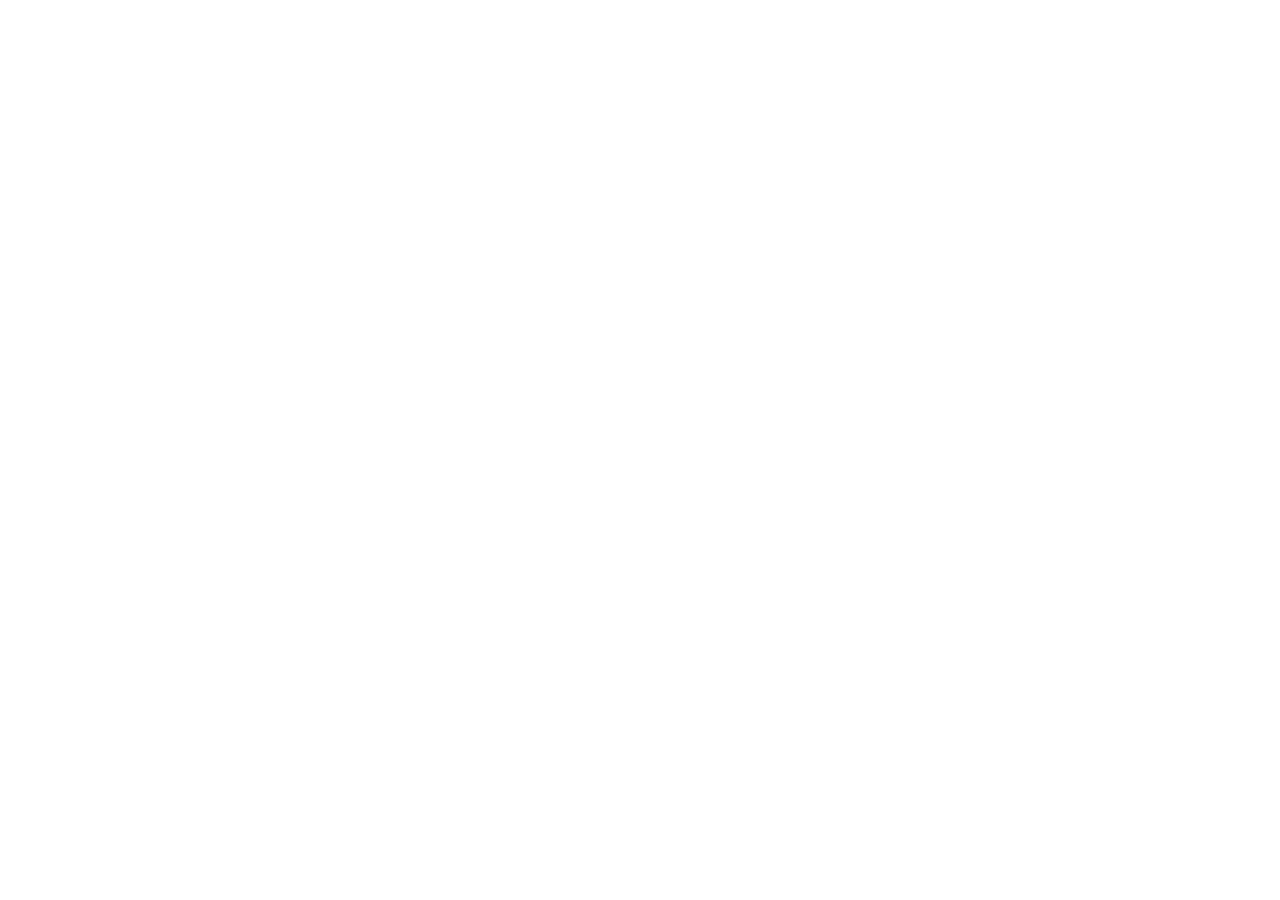
==== index.html @ efac578c "项目初始化" ====
<!DOCTYPE html>
<html lang="zh-CN">
  <head>
    <meta charset="UTF-8" />
    <meta name="viewport" content="width=device-width, initial-scale=1.0" />
    <meta http-equiv="X-UA-Compatible" content="ie=edge" />
    <title>Document</title>
    <style></style>
  </head>
  <body></body>
</html>
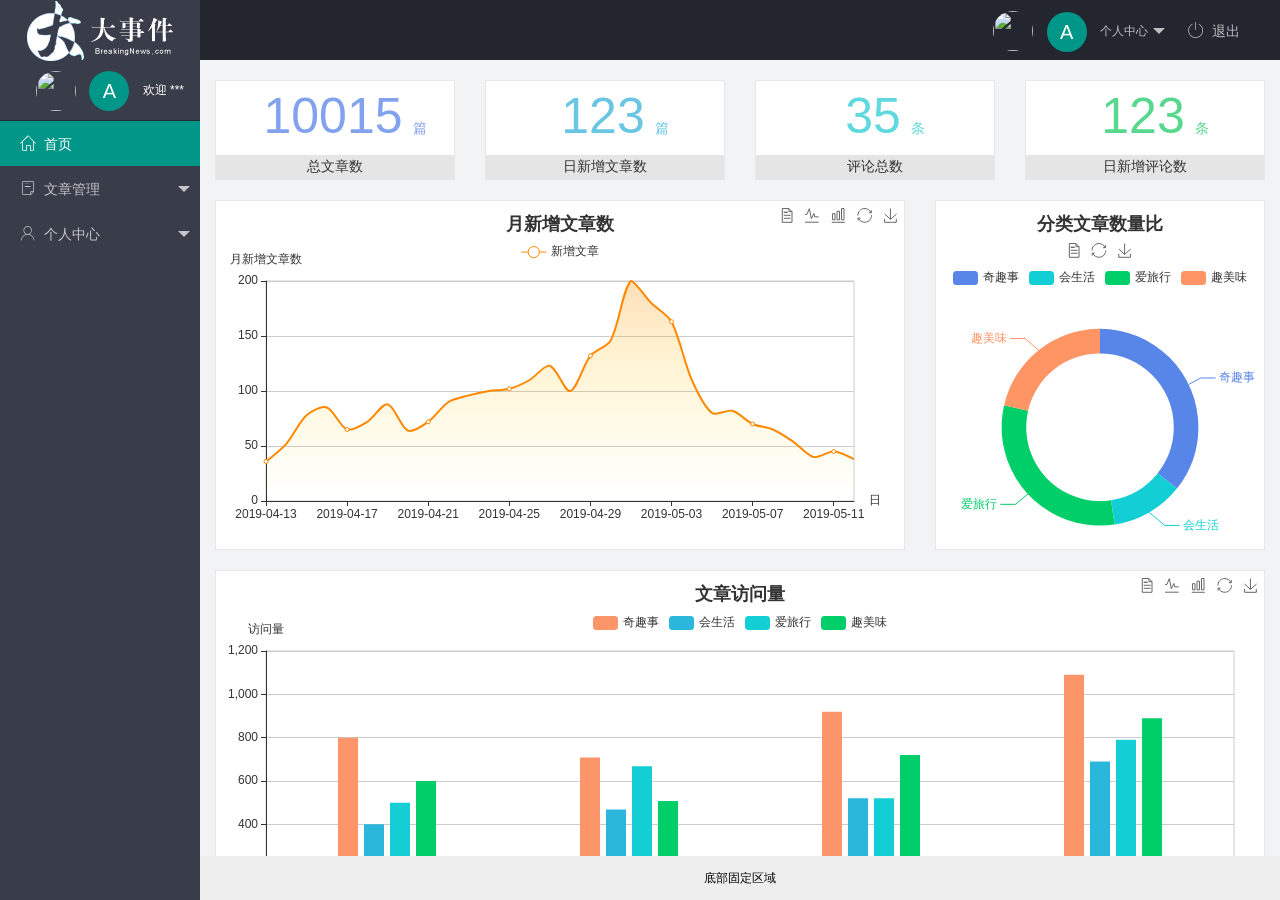
==== commit e38d01e7: "公共部分完成" ====
--- a/index.html
+++ b/index.html
@@ -5,7 +5,124 @@
     <meta name="viewport" content="width=device-width, initial-scale=1.0" />
     <meta http-equiv="X-UA-Compatible" content="ie=edge" />
     <title>Document</title>
-    <style></style>
+    <link rel="stylesheet" href="./assets/lib/layui/css/layui.css" />
+    <link rel="stylesheet" href="./assets/fonts/iconfont.css" />
+    <link rel="stylesheet" href="./assets/css/index.css" />
   </head>
-  <body></body>
+  <body>
+    <div class="layui-layout layui-layout-admin">
+      <div class="layui-header">
+        <div class="layui-logo layui-hide-xs layui-bg-black">
+          <img src="/assets/images/logo.png" alt="" />
+        </div>
+
+        <ul class="layui-nav layui-layout-right">
+          <li class="layui-nav-item layui-hide layui-show-md-inline-block">
+            <!-- 右侧导航栏上面头像 -->
+            <a href="javascript:;" class="userinfo">
+              <img src="http://t.cn/RCzsdCq" class="layui-nav-img" />
+              <span class="text-avatar">A</span>
+              个人中心
+            </a>
+            <dl class="layui-nav-child">
+              <dd><a href="">基本资料</a></dd>
+              <dd><a href="">更换头像</a></dd>
+              <dd><a href="">重置密码</a></dd>
+            </dl>
+          </li>
+          <li
+            class="layui-nav-item"
+            lay-header-event="menuRight"
+            lay-unselect
+            id="exitBtn"
+          >
+            <a href="javascript:;"
+              ><span class="iconfont icon-tuichu"></span>退出</a
+            >
+          </li>
+        </ul>
+      </div>
+
+      <div class="layui-side layui-bg-black">
+        <div class="layui-side-scroll">
+          <!-- 左侧侧边栏上面头像 -->
+          <div class="userinfo">
+            <img src="http://t.cn/RCzsdCq" class="layui-nav-img" />
+            <span class="text-avatar">A</span>
+            <span id="welcome">欢迎 ***</span>
+          </div>
+          <!-- 左侧导航区域（可配合layui已有的垂直导航） -->
+          <ul
+            class="layui-nav layui-nav-tree"
+            lay-filter="test"
+            lay-shrink="all"
+          >
+            <li class="layui-nav-item layui-this">
+              <a href="./home/dashboard.html" target="fm"
+                ><span class="iconfont icon-home"></span>首页</a
+              >
+            </li>
+            <li class="layui-nav-item">
+              <a class="" href="javascript:;"
+                ><span class="iconfont icon-16"></span>文章管理</a
+              >
+              <dl class="layui-nav-child">
+                <dd>
+                  <a href="javascript:;"
+                    ><span class="layui-icon layui-icon-app"></span>文章类别</a
+                  >
+                </dd>
+                <dd>
+                  <a href="javascript:;"
+                    ><span class="layui-icon layui-icon-app"></span>文章列表</a
+                  >
+                </dd>
+                <dd>
+                  <a href="javascript:;"
+                    ><span class="layui-icon layui-icon-app"></span>发布文章</a
+                  >
+                </dd>
+              </dl>
+            </li>
+            <li class="layui-nav-item">
+              <a href="javascript:;"
+                ><span class="iconfont icon-user"></span>个人中心</a
+              >
+              <dl class="layui-nav-child">
+                <dd>
+                  <a href="javascript:;"
+                    ><span class="layui-icon layui-icon-app"></span>基本资料</a
+                  >
+                </dd>
+                <dd>
+                  <a href="javascript:;"
+                    ><span class="layui-icon layui-icon-app"></span>更换头像</a
+                  >
+                </dd>
+                <dd>
+                  <a href="javascript:;"
+                    ><span class="layui-icon layui-icon-app"></span>重置密码</a
+                  >
+                </dd>
+              </dl>
+            </li>
+          </ul>
+        </div>
+      </div>
+
+      <div class="layui-body">
+        <!-- 内容主体区域 -->
+        <iframe name="fm" src="./home/dashboard.html" frameborder="0"></iframe>
+      </div>
+
+      <div class="layui-footer">
+        <!-- 底部固定区域 -->
+        底部固定区域
+      </div>
+    </div>
+    <script src="./assets/lib/layui/layui.all.js"></script>
+    <script src="./assets/lib/jquery.js"></script>
+    <script src="./assets/js/baseAPI.js"></script>
+    <script src="./assets/js/index.js"></script>
+  </body>
 </html>
--- a/assets/lib/layui/css/layui.css
+++ b/assets/lib/layui/css/layui.css
@@ -0,0 +1,2 @@
+/** layui-v2.5.5 MIT License By https://www.layui.com */
+ .layui-inline,img{display:inline-block;vertical-align:middle}h1,h2,h3,h4,h5,h6{font-weight:400}.layui-edge,.layui-header,.layui-inline,.layui-main{position:relative}.layui-body,.layui-edge,.layui-elip{overflow:hidden}.layui-btn,.layui-edge,.layui-inline,img{vertical-align:middle}.layui-btn,.layui-disabled,.layui-icon,.layui-unselect{-moz-user-select:none;-webkit-user-select:none;-ms-user-select:none}.layui-elip,.layui-form-checkbox span,.layui-form-pane .layui-form-label{text-overflow:ellipsis;white-space:nowrap}.layui-breadcrumb,.layui-tree-btnGroup{visibility:hidden}blockquote,body,button,dd,div,dl,dt,form,h1,h2,h3,h4,h5,h6,input,li,ol,p,pre,td,textarea,th,ul{margin:0;padding:0;-webkit-tap-highlight-color:rgba(0,0,0,0)}a:active,a:hover{outline:0}img{border:none}li{list-style:none}table{border-collapse:collapse;border-spacing:0}h4,h5,h6{font-size:100%}button,input,optgroup,option,select,textarea{font-family:inherit;font-size:inherit;font-style:inherit;font-weight:inherit;outline:0}pre{white-space:pre-wrap;white-space:-moz-pre-wrap;white-space:-pre-wrap;white-space:-o-pre-wrap;word-wrap:break-word}body{line-height:24px;font:14px Helvetica Neue,Helvetica,PingFang SC,Tahoma,Arial,sans-serif}hr{height:1px;margin:10px 0;border:0;clear:both}a{color:#333;text-decoration:none}a:hover{color:#777}a cite{font-style:normal;*cursor:pointer}.layui-border-box,.layui-border-box *{box-sizing:border-box}.layui-box,.layui-box *{box-sizing:content-box}.layui-clear{clear:both;*zoom:1}.layui-clear:after{content:'\20';clear:both;*zoom:1;display:block;height:0}.layui-inline{*display:inline;*zoom:1}.layui-edge{display:inline-block;width:0;height:0;border-width:6px;border-style:dashed;border-color:transparent}.layui-edge-top{top:-4px;border-bottom-color:#999;border-bottom-style:solid}.layui-edge-right{border-left-color:#999;border-left-style:solid}.layui-edge-bottom{top:2px;border-top-color:#999;border-top-style:solid}.layui-edge-left{border-right-color:#999;border-right-style:solid}.layui-disabled,.layui-disabled:hover{color:#d2d2d2!important;cursor:not-allowed!important}.layui-circle{border-radius:100%}.layui-show{display:block!important}.layui-hide{display:none!important}@font-face{font-family:layui-icon;src:url(../font/iconfont.eot?v=250);src:url(../font/iconfont.eot?v=250#iefix) format('embedded-opentype'),url(../font/iconfont.woff2?v=250) format('woff2'),url(../font/iconfont.woff?v=250) format('woff'),url(../font/iconfont.ttf?v=250) format('truetype'),url(../font/iconfont.svg?v=250#layui-icon) format('svg')}.layui-icon{font-family:layui-icon!important;font-size:16px;font-style:normal;-webkit-font-smoothing:antialiased;-moz-osx-font-smoothing:grayscale}.layui-icon-reply-fill:before{content:"\e611"}.layui-icon-set-fill:before{content:"\e614"}.layui-icon-menu-fill:before{content:"\e60f"}.layui-icon-search:before{content:"\e615"}.layui-icon-share:before{content:"\e641"}.layui-icon-set-sm:before{content:"\e620"}.layui-icon-engine:before{content:"\e628"}.layui-icon-close:before{content:"\1006"}.layui-icon-close-fill:before{content:"\1007"}.layui-icon-chart-screen:before{content:"\e629"}.layui-icon-star:before{content:"\e600"}.layui-icon-circle-dot:before{content:"\e617"}.layui-icon-chat:before{content:"\e606"}.layui-icon-release:before{content:"\e609"}.layui-icon-list:before{content:"\e60a"}.layui-icon-chart:before{content:"\e62c"}.layui-icon-ok-circle:before{content:"\1005"}.layui-icon-layim-theme:before{content:"\e61b"}.layui-icon-table:before{content:"\e62d"}.layui-icon-right:before{content:"\e602"}.layui-icon-left:before{content:"\e603"}.layui-icon-cart-simple:before{content:"\e698"}.layui-icon-face-cry:before{content:"\e69c"}.layui-icon-face-smile:before{content:"\e6af"}.layui-icon-survey:before{content:"\e6b2"}.layui-icon-tree:before{content:"\e62e"}.layui-icon-upload-circle:before{content:"\e62f"}.layui-icon-add-circle:before{content:"\e61f"}.layui-icon-download-circle:before{content:"\e601"}.layui-icon-templeate-1:before{content:"\e630"}.layui-icon-util:before{content:"\e631"}.layui-icon-face-surprised:before{content:"\e664"}.layui-icon-edit:before{content:"\e642"}.layui-icon-speaker:before{content:"\e645"}.layui-icon-down:before{content:"\e61a"}.layui-icon-file:before{content:"\e621"}.layui-icon-layouts:before{content:"\e632"}.layui-icon-rate-half:before{content:"\e6c9"}.layui-icon-add-circle-fine:before{content:"\e608"}.layui-icon-prev-circle:before{content:"\e633"}.layui-icon-read:before{content:"\e705"}.layui-icon-404:before{content:"\e61c"}.layui-icon-carousel:before{content:"\e634"}.layui-icon-help:before{content:"\e607"}.layui-icon-code-circle:before{content:"\e635"}.layui-icon-water:before{content:"\e636"}.layui-icon-username:before{content:"\e66f"}.layui-icon-find-fill:before{content:"\e670"}.layui-icon-about:before{content:"\e60b"}.layui-icon-location:before{content:"\e715"}.layui-icon-up:before{content:"\e619"}.layui-icon-pause:before{content:"\e651"}.layui-icon-date:before{content:"\e637"}.layui-icon-layim-uploadfile:before{content:"\e61d"}.layui-icon-delete:before{content:"\e640"}.layui-icon-play:before{content:"\e652"}.layui-icon-top:before{content:"\e604"}.layui-icon-friends:before{content:"\e612"}.layui-icon-refresh-3:before{content:"\e9aa"}.layui-icon-ok:before{content:"\e605"}.layui-icon-layer:before{content:"\e638"}.layui-icon-face-smile-fine:before{content:"\e60c"}.layui-icon-dollar:before{content:"\e659"}.layui-icon-group:before{content:"\e613"}.layui-icon-layim-download:before{content:"\e61e"}.layui-icon-picture-fine:before{content:"\e60d"}.layui-icon-link:before{content:"\e64c"}.layui-icon-diamond:before{content:"\e735"}.layui-icon-log:before{content:"\e60e"}.layui-icon-rate-solid:before{content:"\e67a"}.layui-icon-fonts-del:before{content:"\e64f"}.layui-icon-unlink:before{content:"\e64d"}.layui-icon-fonts-clear:before{content:"\e639"}.layui-icon-triangle-r:before{content:"\e623"}.layui-icon-circle:before{content:"\e63f"}.layui-icon-radio:before{content:"\e643"}.layui-icon-align-center:before{content:"\e647"}.layui-icon-align-right:before{content:"\e648"}.layui-icon-align-left:before{content:"\e649"}.layui-icon-loading-1:before{content:"\e63e"}.layui-icon-return:before{content:"\e65c"}.layui-icon-fonts-strong:before{content:"\e62b"}.layui-icon-upload:before{content:"\e67c"}.layui-icon-dialogue:before{content:"\e63a"}.layui-icon-video:before{content:"\e6ed"}.layui-icon-headset:before{content:"\e6fc"}.layui-icon-cellphone-fine:before{content:"\e63b"}.layui-icon-add-1:before{content:"\e654"}.layui-icon-face-smile-b:before{content:"\e650"}.layui-icon-fonts-html:before{content:"\e64b"}.layui-icon-form:before{content:"\e63c"}.layui-icon-cart:before{content:"\e657"}.layui-icon-camera-fill:before{content:"\e65d"}.layui-icon-tabs:before{content:"\e62a"}.layui-icon-fonts-code:before{content:"\e64e"}.layui-icon-fire:before{content:"\e756"}.layui-icon-set:before{content:"\e716"}.layui-icon-fonts-u:before{content:"\e646"}.layui-icon-triangle-d:before{content:"\e625"}.layui-icon-tips:before{content:"\e702"}.layui-icon-picture:before{content:"\e64a"}.layui-icon-more-vertical:before{content:"\e671"}.layui-icon-flag:before{content:"\e66c"}.layui-icon-loading:before{content:"\e63d"}.layui-icon-fonts-i:before{content:"\e644"}.layui-icon-refresh-1:before{content:"\e666"}.layui-icon-rmb:before{content:"\e65e"}.layui-icon-home:before{content:"\e68e"}.layui-icon-user:before{content:"\e770"}.layui-icon-notice:before{content:"\e667"}.layui-icon-login-weibo:before{content:"\e675"}.layui-icon-voice:before{content:"\e688"}.layui-icon-upload-drag:before{content:"\e681"}.layui-icon-login-qq:before{content:"\e676"}.layui-icon-snowflake:before{content:"\e6b1"}.layui-icon-file-b:before{content:"\e655"}.layui-icon-template:before{content:"\e663"}.layui-icon-auz:before{content:"\e672"}.layui-icon-console:before{content:"\e665"}.layui-icon-app:before{content:"\e653"}.layui-icon-prev:before{content:"\e65a"}.layui-icon-website:before{content:"\e7ae"}.layui-icon-next:before{content:"\e65b"}.layui-icon-component:before{content:"\e857"}.layui-icon-more:before{content:"\e65f"}.layui-icon-login-wechat:before{content:"\e677"}.layui-icon-shrink-right:before{content:"\e668"}.layui-icon-spread-left:before{content:"\e66b"}.layui-icon-camera:before{content:"\e660"}.layui-icon-note:before{content:"\e66e"}.layui-icon-refresh:before{content:"\e669"}.layui-icon-female:before{content:"\e661"}.layui-icon-male:before{content:"\e662"}.layui-icon-password:before{content:"\e673"}.layui-icon-senior:before{content:"\e674"}.layui-icon-theme:before{content:"\e66a"}.layui-icon-tread:before{content:"\e6c5"}.layui-icon-praise:before{content:"\e6c6"}.layui-icon-star-fill:before{content:"\e658"}.layui-icon-rate:before{content:"\e67b"}.layui-icon-template-1:before{content:"\e656"}.layui-icon-vercode:before{content:"\e679"}.layui-icon-cellphone:before{content:"\e678"}.layui-icon-screen-full:before{content:"\e622"}.layui-icon-screen-restore:before{content:"\e758"}.layui-icon-cols:before{content:"\e610"}.layui-icon-export:before{content:"\e67d"}.layui-icon-print:before{content:"\e66d"}.layui-icon-slider:before{content:"\e714"}.layui-icon-addition:before{content:"\e624"}.layui-icon-subtraction:before{content:"\e67e"}.layui-icon-service:before{content:"\e626"}.layui-icon-transfer:before{content:"\e691"}.layui-main{width:1140px;margin:0 auto}.layui-header{z-index:1000;height:60px}.layui-header a:hover{transition:all .5s;-webkit-transition:all .5s}.layui-side{position:fixed;left:0;top:0;bottom:0;z-index:999;width:200px;overflow-x:hidden}.layui-side-scroll{position:relative;width:220px;height:100%;overflow-x:hidden}.layui-body{position:absolute;left:200px;right:0;top:0;bottom:0;z-index:998;width:auto;overflow-y:auto;box-sizing:border-box}.layui-layout-body{overflow:hidden}.layui-layout-admin .layui-header{background-color:#23262E}.layui-layout-admin .layui-side{top:60px;width:200px;overflow-x:hidden}.layui-layout-admin .layui-body{position:fixed;top:60px;bottom:44px}.layui-layout-admin .layui-main{width:auto;margin:0 15px}.layui-layout-admin .layui-footer{position:fixed;left:200px;right:0;bottom:0;height:44px;line-height:44px;padding:0 15px;background-color:#eee}.layui-layout-admin .layui-logo{position:absolute;left:0;top:0;width:200px;height:100%;line-height:60px;text-align:center;color:#009688;font-size:16px}.layui-layout-admin .layui-header .layui-nav{background:0 0}.layui-layout-left{position:absolute!important;left:200px;top:0}.layui-layout-right{position:absolute!important;right:0;top:0}.layui-container{position:relative;margin:0 auto;padding:0 15px;box-sizing:border-box}.layui-fluid{position:relative;margin:0 auto;padding:0 15px}.layui-row:after,.layui-row:before{content:'';display:block;clear:both}.layui-col-lg1,.layui-col-lg10,.layui-col-lg11,.layui-col-lg12,.layui-col-lg2,.layui-col-lg3,.layui-col-lg4,.layui-col-lg5,.layui-col-lg6,.layui-col-lg7,.layui-col-lg8,.layui-col-lg9,.layui-col-md1,.layui-col-md10,.layui-col-md11,.layui-col-md12,.layui-col-md2,.layui-col-md3,.layui-col-md4,.layui-col-md5,.layui-col-md6,.layui-col-md7,.layui-col-md8,.layui-col-md9,.layui-col-sm1,.layui-col-sm10,.layui-col-sm11,.layui-col-sm12,.layui-col-sm2,.layui-col-sm3,.layui-col-sm4,.layui-col-sm5,.layui-col-sm6,.layui-col-sm7,.layui-col-sm8,.layui-col-sm9,.layui-col-xs1,.layui-col-xs10,.layui-col-xs11,.layui-col-xs12,.layui-col-xs2,.layui-col-xs3,.layui-col-xs4,.layui-col-xs5,.layui-col-xs6,.layui-col-xs7,.layui-col-xs8,.layui-col-xs9{position:relative;display:block;box-sizing:border-box}.layui-col-xs1,.layui-col-xs10,.layui-col-xs11,.layui-col-xs12,.layui-col-xs2,.layui-col-xs3,.layui-col-xs4,.layui-col-xs5,.layui-col-xs6,.layui-col-xs7,.layui-col-xs8,.layui-col-xs9{float:left}.layui-col-xs1{width:8.33333333%}.layui-col-xs2{width:16.66666667%}.layui-col-xs3{width:25%}.layui-col-xs4{width:33.33333333%}.layui-col-xs5{width:41.66666667%}.layui-col-xs6{width:50%}.layui-col-xs7{width:58.33333333%}.layui-col-xs8{width:66.66666667%}.layui-col-xs9{width:75%}.layui-col-xs10{width:83.33333333%}.layui-col-xs11{width:91.66666667%}.layui-col-xs12{width:100%}.layui-col-xs-offset1{margin-left:8.33333333%}.layui-col-xs-offset2{margin-left:16.66666667%}.layui-col-xs-offset3{margin-left:25%}.layui-col-xs-offset4{margin-left:33.33333333%}.layui-col-xs-offset5{margin-left:41.66666667%}.layui-col-xs-offset6{margin-left:50%}.layui-col-xs-offset7{margin-left:58.33333333%}.layui-col-xs-offset8{margin-left:66.66666667%}.layui-col-xs-offset9{margin-left:75%}.layui-col-xs-offset10{margin-left:83.33333333%}.layui-col-xs-offset11{margin-left:91.66666667%}.layui-col-xs-offset12{margin-left:100%}@media screen and (max-width:768px){.layui-hide-xs{display:none!important}.layui-show-xs-block{display:block!important}.layui-show-xs-inline{display:inline!important}.layui-show-xs-inline-block{display:inline-block!important}}@media screen and (min-width:768px){.layui-container{width:750px}.layui-hide-sm{display:none!important}.layui-show-sm-block{display:block!important}.layui-show-sm-inline{display:inline!important}.layui-show-sm-inline-block{display:inline-block!important}.layui-col-sm1,.layui-col-sm10,.layui-col-sm11,.layui-col-sm12,.layui-col-sm2,.layui-col-sm3,.layui-col-sm4,.layui-col-sm5,.layui-col-sm6,.layui-col-sm7,.layui-col-sm8,.layui-col-sm9{float:left}.layui-col-sm1{width:8.33333333%}.layui-col-sm2{width:16.66666667%}.layui-col-sm3{width:25%}.layui-col-sm4{width:33.33333333%}.layui-col-sm5{width:41.66666667%}.layui-col-sm6{width:50%}.layui-col-sm7{width:58.33333333%}.layui-col-sm8{width:66.66666667%}.layui-col-sm9{width:75%}.layui-col-sm10{width:83.33333333%}.layui-col-sm11{width:91.66666667%}.layui-col-sm12{width:100%}.layui-col-sm-offset1{margin-left:8.33333333%}.layui-col-sm-offset2{margin-left:16.66666667%}.layui-col-sm-offset3{margin-left:25%}.layui-col-sm-offset4{margin-left:33.33333333%}.layui-col-sm-offset5{margin-left:41.66666667%}.layui-col-sm-offset6{margin-left:50%}.layui-col-sm-offset7{margin-left:58.33333333%}.layui-col-sm-offset8{margin-left:66.66666667%}.layui-col-sm-offset9{margin-left:75%}.layui-col-sm-offset10{margin-left:83.33333333%}.layui-col-sm-offset11{margin-left:91.66666667%}.layui-col-sm-offset12{margin-left:100%}}@media screen and (min-width:992px){.layui-container{width:970px}.layui-hide-md{display:none!important}.layui-show-md-block{display:block!important}.layui-show-md-inline{display:inline!important}.layui-show-md-inline-block{display:inline-block!important}.layui-col-md1,.layui-col-md10,.layui-col-md11,.layui-col-md12,.layui-col-md2,.layui-col-md3,.layui-col-md4,.layui-col-md5,.layui-col-md6,.layui-col-md7,.layui-col-md8,.layui-col-md9{float:left}.layui-col-md1{width:8.33333333%}.layui-col-md2{width:16.66666667%}.layui-col-md3{width:25%}.layui-col-md4{width:33.33333333%}.layui-col-md5{width:41.66666667%}.layui-col-md6{width:50%}.layui-col-md7{width:58.33333333%}.layui-col-md8{width:66.66666667%}.layui-col-md9{width:75%}.layui-col-md10{width:83.33333333%}.layui-col-md11{width:91.66666667%}.layui-col-md12{width:100%}.layui-col-md-offset1{margin-left:8.33333333%}.layui-col-md-offset2{margin-left:16.66666667%}.layui-col-md-offset3{margin-left:25%}.layui-col-md-offset4{margin-left:33.33333333%}.layui-col-md-offset5{margin-left:41.66666667%}.layui-col-md-offset6{margin-left:50%}.layui-col-md-offset7{margin-left:58.33333333%}.layui-col-md-offset8{margin-left:66.66666667%}.layui-col-md-offset9{margin-left:75%}.layui-col-md-offset10{margin-left:83.33333333%}.layui-col-md-offset11{margin-left:91.66666667%}.layui-col-md-offset12{margin-left:100%}}@media screen and (min-width:1200px){.layui-container{width:1170px}.layui-hide-lg{display:none!important}.layui-show-lg-block{display:block!important}.layui-show-lg-inline{display:inline!important}.layui-show-lg-inline-block{display:inline-block!important}.layui-col-lg1,.layui-col-lg10,.layui-col-lg11,.layui-col-lg12,.layui-col-lg2,.layui-col-lg3,.layui-col-lg4,.layui-col-lg5,.layui-col-lg6,.layui-col-lg7,.layui-col-lg8,.layui-col-lg9{float:left}.layui-col-lg1{width:8.33333333%}.layui-col-lg2{width:16.66666667%}.layui-col-lg3{width:25%}.layui-col-lg4{width:33.33333333%}.layui-col-lg5{width:41.66666667%}.layui-col-lg6{width:50%}.layui-col-lg7{width:58.33333333%}.layui-col-lg8{width:66.66666667%}.layui-col-lg9{width:75%}.layui-col-lg10{width:83.33333333%}.layui-col-lg11{width:91.66666667%}.layui-col-lg12{width:100%}.layui-col-lg-offset1{margin-left:8.33333333%}.layui-col-lg-offset2{margin-left:16.66666667%}.layui-col-lg-offset3{margin-left:25%}.layui-col-lg-offset4{margin-left:33.33333333%}.layui-col-lg-offset5{margin-left:41.66666667%}.layui-col-lg-offset6{margin-left:50%}.layui-col-lg-offset7{margin-left:58.33333333%}.layui-col-lg-offset8{margin-left:66.66666667%}.layui-col-lg-offset9{margin-left:75%}.layui-col-lg-offset10{margin-left:83.33333333%}.layui-col-lg-offset11{margin-left:91.66666667%}.layui-col-lg-offset12{margin-left:100%}}.layui-col-space1{margin:-.5px}.layui-col-space1>*{padding:.5px}.layui-col-space3{margin:-1.5px}.layui-col-space3>*{padding:1.5px}.layui-col-space5{margin:-2.5px}.layui-col-space5>*{padding:2.5px}.layui-col-space8{margin:-3.5px}.layui-col-space8>*{padding:3.5px}.layui-col-space10{margin:-5px}.layui-col-space10>*{padding:5px}.layui-col-space12{margin:-6px}.layui-col-space12>*{padding:6px}.layui-col-space15{margin:-7.5px}.layui-col-space15>*{padding:7.5px}.layui-col-space18{margin:-9px}.layui-col-space18>*{padding:9px}.layui-col-space20{margin:-10px}.layui-col-space20>*{padding:10px}.layui-col-space22{margin:-11px}.layui-col-space22>*{padding:11px}.layui-col-space25{margin:-12.5px}.layui-col-space25>*{padding:12.5px}.layui-col-space30{margin:-15px}.layui-col-space30>*{padding:15px}.layui-btn,.layui-input,.layui-select,.layui-textarea,.layui-upload-button{outline:0;-webkit-appearance:none;transition:all .3s;-webkit-transition:all .3s;box-sizing:border-box}.layui-elem-quote{margin-bottom:10px;padding:15px;line-height:22px;border-left:5px solid #009688;border-radius:0 2px 2px 0;background-color:#f2f2f2}.layui-quote-nm{border-style:solid;border-width:1px 1px 1px 5px;background:0 0}.layui-elem-field{margin-bottom:10px;padding:0;border-width:1px;border-style:solid}.layui-elem-field legend{margin-left:20px;padding:0 10px;font-size:20px;font-weight:300}.layui-field-title{margin:10px 0 20px;border-width:1px 0 0}.layui-field-box{padding:10px 15px}.layui-field-title .layui-field-box{padding:10px 0}.layui-progress{position:relative;height:6px;border-radius:20px;background-color:#e2e2e2}.layui-progress-bar{position:absolute;left:0;top:0;width:0;max-width:100%;height:6px;border-radius:20px;text-align:right;background-color:#5FB878;transition:all .3s;-webkit-transition:all .3s}.layui-progress-big,.layui-progress-big .layui-progress-bar{height:18px;line-height:18px}.layui-progress-text{position:relative;top:-20px;line-height:18px;font-size:12px;color:#666}.layui-progress-big .layui-progress-text{position:static;padding:0 10px;color:#fff}.layui-collapse{border-width:1px;border-style:solid;border-radius:2px}.layui-colla-content,.layui-colla-item{border-top-width:1px;border-top-style:solid}.layui-colla-item:first-child{border-top:none}.layui-colla-title{position:relative;height:42px;line-height:42px;padding:0 15px 0 35px;color:#333;background-color:#f2f2f2;cursor:pointer;font-size:14px;overflow:hidden}.layui-colla-content{display:none;padding:10px 15px;line-height:22px;color:#666}.layui-colla-icon{position:absolute;left:15px;top:0;font-size:14px}.layui-card{margin-bottom:15px;border-radius:2px;background-color:#fff;box-shadow:0 1px 2px 0 rgba(0,0,0,.05)}.layui-card:last-child{margin-bottom:0}.layui-card-header{position:relative;height:42px;line-height:42px;padding:0 15px;border-bottom:1px solid #f6f6f6;color:#333;border-radius:2px 2px 0 0;font-size:14px}.layui-bg-black,.layui-bg-blue,.layui-bg-cyan,.layui-bg-green,.layui-bg-orange,.layui-bg-red{color:#fff!important}.layui-card-body{position:relative;padding:10px 15px;line-height:24px}.layui-card-body[pad15]{padding:15px}.layui-card-body[pad20]{padding:20px}.layui-card-body .layui-table{margin:5px 0}.layui-card .layui-tab{margin:0}.layui-panel-window{position:relative;padding:15px;border-radius:0;border-top:5px solid #E6E6E6;background-color:#fff}.layui-auxiliar-moving{position:fixed;left:0;right:0;top:0;bottom:0;width:100%;height:100%;background:0 0;z-index:9999999999}.layui-form-label,.layui-form-mid,.layui-form-select,.layui-input-block,.layui-input-inline,.layui-textarea{position:relative}.layui-bg-red{background-color:#FF5722!important}.layui-bg-orange{background-color:#FFB800!important}.layui-bg-green{background-color:#009688!important}.layui-bg-cyan{background-color:#2F4056!important}.layui-bg-blue{background-color:#1E9FFF!important}.layui-bg-black{background-color:#393D49!important}.layui-bg-gray{background-color:#eee!important;color:#666!important}.layui-badge-rim,.layui-colla-content,.layui-colla-item,.layui-collapse,.layui-elem-field,.layui-form-pane .layui-form-item[pane],.layui-form-pane .layui-form-label,.layui-input,.layui-layedit,.layui-layedit-tool,.layui-quote-nm,.layui-select,.layui-tab-bar,.layui-tab-card,.layui-tab-title,.layui-tab-title .layui-this:after,.layui-textarea{border-color:#e6e6e6}.layui-timeline-item:before,hr{background-color:#e6e6e6}.layui-text{line-height:22px;font-size:14px;color:#666}.layui-text h1,.layui-text h2,.layui-text h3{font-weight:500;color:#333}.layui-text h1{font-size:30px}.layui-text h2{font-size:24px}.layui-text h3{font-size:18px}.layui-text a:not(.layui-btn){color:#01AAED}.layui-text a:not(.layui-btn):hover{text-decoration:underline}.layui-text ul{padding:5px 0 5px 15px}.layui-text ul li{margin-top:5px;list-style-type:disc}.layui-text em,.layui-word-aux{color:#999!important;padding:0 5px!important}.layui-btn{display:inline-block;height:38px;line-height:38px;padding:0 18px;background-color:#009688;color:#fff;white-space:nowrap;text-align:center;font-size:14px;border:none;border-radius:2px;cursor:pointer}.layui-btn:hover{opacity:.8;filter:alpha(opacity=80);color:#fff}.layui-btn:active{opacity:1;filter:alpha(opacity=100)}.layui-btn+.layui-btn{margin-left:10px}.layui-btn-container{font-size:0}.layui-btn-container .layui-btn{margin-right:10px;margin-bottom:10px}.layui-btn-container .layui-btn+.layui-btn{margin-left:0}.layui-table .layui-btn-container .layui-btn{margin-bottom:9px}.layui-btn-radius{border-radius:100px}.layui-btn .layui-icon{margin-right:3px;font-size:18px;vertical-align:bottom;vertical-align:middle\9}.layui-btn-primary{border:1px solid #C9C9C9;background-color:#fff;color:#555}.layui-btn-primary:hover{border-color:#009688;color:#333}.layui-btn-normal{background-color:#1E9FFF}.layui-btn-warm{background-color:#FFB800}.layui-btn-danger{background-color:#FF5722}.layui-btn-checked{background-color:#5FB878}.layui-btn-disabled,.layui-btn-disabled:active,.layui-btn-disabled:hover{border:1px solid #e6e6e6;background-color:#FBFBFB;color:#C9C9C9;cursor:not-allowed;opacity:1}.layui-btn-lg{height:44px;line-height:44px;padding:0 25px;font-size:16px}.layui-btn-sm{height:30px;line-height:30px;padding:0 10px;font-size:12px}.layui-btn-sm i{font-size:16px!important}.layui-btn-xs{height:22px;line-height:22px;padding:0 5px;font-size:12px}.layui-btn-xs i{font-size:14px!important}.layui-btn-group{display:inline-block;vertical-align:middle;font-size:0}.layui-btn-group .layui-btn{margin-left:0!important;margin-right:0!important;border-left:1px solid rgba(255,255,255,.5);border-radius:0}.layui-btn-group .layui-btn-primary{border-left:none}.layui-btn-group .layui-btn-primary:hover{border-color:#C9C9C9;color:#009688}.layui-btn-group .layui-btn:first-child{border-left:none;border-radius:2px 0 0 2px}.layui-btn-group .layui-btn-primary:first-child{border-left:1px solid #c9c9c9}.layui-btn-group .layui-btn:last-child{border-radius:0 2px 2px 0}.layui-btn-group .layui-btn+.layui-btn{margin-left:0}.layui-btn-group+.layui-btn-group{margin-left:10px}.layui-btn-fluid{width:100%}.layui-input,.layui-select,.layui-textarea{height:38px;line-height:1.3;line-height:38px\9;border-width:1px;border-style:solid;background-color:#fff;border-radius:2px}.layui-input::-webkit-input-placeholder,.layui-select::-webkit-input-placeholder,.layui-textarea::-webkit-input-placeholder{line-height:1.3}.layui-input,.layui-textarea{display:block;width:100%;padding-left:10px}.layui-input:hover,.layui-textarea:hover{border-color:#D2D2D2!important}.layui-input:focus,.layui-textarea:focus{border-color:#C9C9C9!important}.layui-textarea{min-height:100px;height:auto;line-height:20px;padding:6px 10px;resize:vertical}.layui-select{padding:0 10px}.layui-form input[type=checkbox],.layui-form input[type=radio],.layui-form select{display:none}.layui-form [lay-ignore]{display:initial}.layui-form-item{margin-bottom:15px;clear:both;*zoom:1}.layui-form-item:after{content:'\20';clear:both;*zoom:1;display:block;height:0}.layui-form-label{float:left;display:block;padding:9px 15px;width:80px;font-weight:400;line-height:20px;text-align:right}.layui-form-label-col{display:block;float:none;padding:9px 0;line-height:20px;text-align:left}.layui-form-item .layui-inline{margin-bottom:5px;margin-right:10px}.layui-input-block{margin-left:110px;min-height:36px}.layui-input-inline{display:inline-block;vertical-align:middle}.layui-form-item .layui-input-inline{float:left;width:190px;margin-right:10px}.layui-form-text .layui-input-inline{width:auto}.layui-form-mid{float:left;display:block;padding:9px 0!important;line-height:20px;margin-right:10px}.layui-form-danger+.layui-form-select .layui-input,.layui-form-danger:focus{border-color:#FF5722!important}.layui-form-select .layui-input{padding-right:30px;cursor:pointer}.layui-form-select .layui-edge{position:absolute;right:10px;top:50%;margin-top:-3px;cursor:pointer;border-width:6px;border-top-color:#c2c2c2;border-top-style:solid;transition:all .3s;-webkit-transition:all .3s}.layui-form-select dl{display:none;position:absolute;left:0;top:42px;padding:5px 0;z-index:899;min-width:100%;border:1px solid #d2d2d2;max-height:300px;overflow-y:auto;background-color:#fff;border-radius:2px;box-shadow:0 2px 4px rgba(0,0,0,.12);box-sizing:border-box}.layui-form-select dl dd,.layui-form-select dl dt{padding:0 10px;line-height:36px;white-space:nowrap;overflow:hidden;text-overflow:ellipsis}.layui-form-select dl dt{font-size:12px;color:#999}.layui-form-select dl dd{cursor:pointer}.layui-form-select dl dd:hover{background-color:#f2f2f2;-webkit-transition:.5s all;transition:.5s all}.layui-form-select .layui-select-group dd{padding-left:20px}.layui-form-select dl dd.layui-select-tips{padding-left:10px!important;color:#999}.layui-form-select dl dd.layui-this{background-color:#5FB878;color:#fff}.layui-form-checkbox,.layui-form-select dl dd.layui-disabled{background-color:#fff}.layui-form-selected dl{display:block}.layui-form-checkbox,.layui-form-checkbox *,.layui-form-switch{display:inline-block;vertical-align:middle}.layui-form-selected .layui-edge{margin-top:-9px;-webkit-transform:rotate(180deg);transform:rotate(180deg);margin-top:-3px\9}:root .layui-form-selected .layui-edge{margin-top:-9px\0/IE9}.layui-form-selectup dl{top:auto;bottom:42px}.layui-select-none{margin:5px 0;text-align:center;color:#999}.layui-select-disabled .layui-disabled{border-color:#eee!important}.layui-select-disabled .layui-edge{border-top-color:#d2d2d2}.layui-form-checkbox{position:relative;height:30px;line-height:30px;margin-right:10px;padding-right:30px;cursor:pointer;font-size:0;-webkit-transition:.1s linear;transition:.1s linear;box-sizing:border-box}.layui-form-checkbox span{padding:0 10px;height:100%;font-size:14px;border-radius:2px 0 0 2px;background-color:#d2d2d2;color:#fff;overflow:hidden}.layui-form-checkbox:hover span{background-color:#c2c2c2}.layui-form-checkbox i{position:absolute;right:0;top:0;width:30px;height:28px;border:1px solid #d2d2d2;border-left:none;border-radius:0 2px 2px 0;color:#fff;font-size:20px;text-align:center}.layui-form-checkbox:hover i{border-color:#c2c2c2;color:#c2c2c2}.layui-form-checked,.layui-form-checked:hover{border-color:#5FB878}.layui-form-checked span,.layui-form-checked:hover span{background-color:#5FB878}.layui-form-checked i,.layui-form-checked:hover i{color:#5FB878}.layui-form-item .layui-form-checkbox{margin-top:4px}.layui-form-checkbox[lay-skin=primary]{height:auto!important;line-height:normal!important;min-width:18px;min-height:18px;border:none!important;margin-right:0;padding-left:28px;padding-right:0;background:0 0}.layui-form-checkbox[lay-skin=primary] span{padding-left:0;padding-right:15px;line-height:18px;background:0 0;color:#666}.layui-form-checkbox[lay-skin=primary] i{right:auto;left:0;width:16px;height:16px;line-height:16px;border:1px solid #d2d2d2;font-size:12px;border-radius:2px;background-color:#fff;-webkit-transition:.1s linear;transition:.1s linear}.layui-form-checkbox[lay-skin=primary]:hover i{border-color:#5FB878;color:#fff}.layui-form-checked[lay-skin=primary] i{border-color:#5FB878!important;background-color:#5FB878;color:#fff}.layui-checkbox-disbaled[lay-skin=primary] span{background:0 0!important;color:#c2c2c2}.layui-checkbox-disbaled[lay-skin=primary]:hover i{border-color:#d2d2d2}.layui-form-item .layui-form-checkbox[lay-skin=primary]{margin-top:10px}.layui-form-switch{position:relative;height:22px;line-height:22px;min-width:35px;padding:0 5px;margin-top:8px;border:1px solid #d2d2d2;border-radius:20px;cursor:pointer;background-color:#fff;-webkit-transition:.1s linear;transition:.1s linear}.layui-form-switch i{position:absolute;left:5px;top:3px;width:16px;height:16px;border-radius:20px;background-color:#d2d2d2;-webkit-transition:.1s linear;transition:.1s linear}.layui-form-switch em{position:relative;top:0;width:25px;margin-left:21px;padding:0!important;text-align:center!important;color:#999!important;font-style:normal!important;font-size:12px}.layui-form-onswitch{border-color:#5FB878;background-color:#5FB878}.layui-checkbox-disbaled,.layui-checkbox-disbaled i{border-color:#e2e2e2!important}.layui-form-onswitch i{left:100%;margin-left:-21px;background-color:#fff}.layui-form-onswitch em{margin-left:5px;margin-right:21px;color:#fff!important}.layui-checkbox-disbaled span{background-color:#e2e2e2!important}.layui-checkbox-disbaled:hover i{color:#fff!important}[lay-radio]{display:none}.layui-form-radio,.layui-form-radio *{display:inline-block;vertical-align:middle}.layui-form-radio{line-height:28px;margin:6px 10px 0 0;padding-right:10px;cursor:pointer;font-size:0}.layui-form-radio *{font-size:14px}.layui-form-radio>i{margin-right:8px;font-size:22px;color:#c2c2c2}.layui-form-radio>i:hover,.layui-form-radioed>i{color:#5FB878}.layui-radio-disbaled>i{color:#e2e2e2!important}.layui-form-pane .layui-form-label{width:110px;padding:8px 15px;height:38px;line-height:20px;border-width:1px;border-style:solid;border-radius:2px 0 0 2px;text-align:center;background-color:#FBFBFB;overflow:hidden;box-sizing:border-box}.layui-form-pane .layui-input-inline{margin-left:-1px}.layui-form-pane .layui-input-block{margin-left:110px;left:-1px}.layui-form-pane .layui-input{border-radius:0 2px 2px 0}.layui-form-pane .layui-form-text .layui-form-label{float:none;width:100%;border-radius:2px;box-sizing:border-box;text-align:left}.layui-form-pane .layui-form-text .layui-input-inline{display:block;margin:0;top:-1px;clear:both}.layui-form-pane .layui-form-text .layui-input-block{margin:0;left:0;top:-1px}.layui-form-pane .layui-form-text .layui-textarea{min-height:100px;border-radius:0 0 2px 2px}.layui-form-pane .layui-form-checkbox{margin:4px 0 4px 10px}.layui-form-pane .layui-form-radio,.layui-form-pane .layui-form-switch{margin-top:6px;margin-left:10px}.layui-form-pane .layui-form-item[pane]{position:relative;border-width:1px;border-style:solid}.layui-form-pane .layui-form-item[pane] .layui-form-label{position:absolute;left:0;top:0;height:100%;border-width:0 1px 0 0}.layui-form-pane .layui-form-item[pane] .layui-input-inline{margin-left:110px}@media screen and (max-width:450px){.layui-form-item .layui-form-label{text-overflow:ellipsis;overflow:hidden;white-space:nowrap}.layui-form-item .layui-inline{display:block;margin-right:0;margin-bottom:20px;clear:both}.layui-form-item .layui-inline:after{content:'\20';clear:both;display:block;height:0}.layui-form-item .layui-input-inline{display:block;float:none;left:-3px;width:auto;margin:0 0 10px 112px}.layui-form-item .layui-input-inline+.layui-form-mid{margin-left:110px;top:-5px;padding:0}.layui-form-item .layui-form-checkbox{margin-right:5px;margin-bottom:5px}}.layui-layedit{border-width:1px;border-style:solid;border-radius:2px}.layui-layedit-tool{padding:3px 5px;border-bottom-width:1px;border-bottom-style:solid;font-size:0}.layedit-tool-fixed{position:fixed;top:0;border-top:1px solid #e2e2e2}.layui-layedit-tool .layedit-tool-mid,.layui-layedit-tool .layui-icon{display:inline-block;vertical-align:middle;text-align:center;font-size:14px}.layui-layedit-tool .layui-icon{position:relative;width:32px;height:30px;line-height:30px;margin:3px 5px;color:#777;cursor:pointer;border-radius:2px}.layui-layedit-tool .layui-icon:hover{color:#393D49}.layui-layedit-tool .layui-icon:active{color:#000}.layui-layedit-tool .layedit-tool-active{background-color:#e2e2e2;color:#000}.layui-layedit-tool .layui-disabled,.layui-layedit-tool .layui-disabled:hover{color:#d2d2d2;cursor:not-allowed}.layui-layedit-tool .layedit-tool-mid{width:1px;height:18px;margin:0 10px;background-color:#d2d2d2}.layedit-tool-html{width:50px!important;font-size:30px!important}.layedit-tool-b,.layedit-tool-code,.layedit-tool-help{font-size:16px!important}.layedit-tool-d,.layedit-tool-face,.layedit-tool-image,.layedit-tool-unlink{font-size:18px!important}.layedit-tool-image input{position:absolute;font-size:0;left:0;top:0;width:100%;height:100%;opacity:.01;filter:Alpha(opacity=1);cursor:pointer}.layui-layedit-iframe iframe{display:block;width:100%}#LAY_layedit_code{overflow:hidden}.layui-laypage{display:inline-block;*display:inline;*zoom:1;vertical-align:middle;margin:10px 0;font-size:0}.layui-laypage>a:first-child,.layui-laypage>a:first-child em{border-radius:2px 0 0 2px}.layui-laypage>a:last-child,.layui-laypage>a:last-child em{border-radius:0 2px 2px 0}.layui-laypage>:first-child{margin-left:0!important}.layui-laypage>:last-child{margin-right:0!important}.layui-laypage a,.layui-laypage button,.layui-laypage input,.layui-laypage select,.layui-laypage span{border:1px solid #e2e2e2}.layui-laypage a,.layui-laypage span{display:inline-block;*display:inline;*zoom:1;vertical-align:middle;padding:0 15px;height:28px;line-height:28px;margin:0 -1px 5px 0;background-color:#fff;color:#333;font-size:12px}.layui-flow-more a *,.layui-laypage input,.layui-table-view select[lay-ignore]{display:inline-block}.layui-laypage a:hover{color:#009688}.layui-laypage em{font-style:normal}.layui-laypage .layui-laypage-spr{color:#999;font-weight:700}.layui-laypage a{text-decoration:none}.layui-laypage .layui-laypage-curr{position:relative}.layui-laypage .layui-laypage-curr em{position:relative;color:#fff}.layui-laypage .layui-laypage-curr .layui-laypage-em{position:absolute;left:-1px;top:-1px;padding:1px;width:100%;height:100%;background-color:#009688}.layui-laypage-em{border-radius:2px}.layui-laypage-next em,.layui-laypage-prev em{font-family:Sim sun;font-size:16px}.layui-laypage .layui-laypage-count,.layui-laypage .layui-laypage-limits,.layui-laypage .layui-laypage-refresh,.layui-laypage .layui-laypage-skip{margin-left:10px;margin-right:10px;padding:0;border:none}.layui-laypage .layui-laypage-limits,.layui-laypage .layui-laypage-refresh{vertical-align:top}.layui-laypage .layui-laypage-refresh i{font-size:18px;cursor:pointer}.layui-laypage select{height:22px;padding:3px;border-radius:2px;cursor:pointer}.layui-laypage .layui-laypage-skip{height:30px;line-height:30px;color:#999}.layui-laypage button,.layui-laypage input{height:30px;line-height:30px;border-radius:2px;vertical-align:top;background-color:#fff;box-sizing:border-box}.layui-laypage input{width:40px;margin:0 10px;padding:0 3px;text-align:center}.layui-laypage input:focus,.layui-laypage select:focus{border-color:#009688!important}.layui-laypage button{margin-left:10px;padding:0 10px;cursor:pointer}.layui-table,.layui-table-view{margin:10px 0}.layui-flow-more{margin:10px 0;text-align:center;color:#999;font-size:14px}.layui-flow-more a{height:32px;line-height:32px}.layui-flow-more a *{vertical-align:top}.layui-flow-more a cite{padding:0 20px;border-radius:3px;background-color:#eee;color:#333;font-style:normal}.layui-flow-more a cite:hover{opacity:.8}.layui-flow-more a i{font-size:30px;color:#737383}.layui-table{width:100%;background-color:#fff;color:#666}.layui-table tr{transition:all .3s;-webkit-transition:all .3s}.layui-table th{text-align:left;font-weight:400}.layui-table tbody tr:hover,.layui-table thead tr,.layui-table-click,.layui-table-header,.layui-table-hover,.layui-table-mend,.layui-table-patch,.layui-table-tool,.layui-table-total,.layui-table-total tr,.layui-table[lay-even] tr:nth-child(even){background-color:#f2f2f2}.layui-table td,.layui-table th,.layui-table-col-set,.layui-table-fixed-r,.layui-table-grid-down,.layui-table-header,.layui-table-page,.layui-table-tips-main,.layui-table-tool,.layui-table-total,.layui-table-view,.layui-table[lay-skin=line],.layui-table[lay-skin=row]{border-width:1px;border-style:solid;border-color:#e6e6e6}.layui-table td,.layui-table th{position:relative;padding:9px 15px;min-height:20px;line-height:20px;font-size:14px}.layui-table[lay-skin=line] td,.layui-table[lay-skin=line] th{border-width:0 0 1px}.layui-table[lay-skin=row] td,.layui-table[lay-skin=row] th{border-width:0 1px 0 0}.layui-table[lay-skin=nob] td,.layui-table[lay-skin=nob] th{border:none}.layui-table img{max-width:100px}.layui-table[lay-size=lg] td,.layui-table[lay-size=lg] th{padding:15px 30px}.layui-table-view .layui-table[lay-size=lg] .layui-table-cell{height:40px;line-height:40px}.layui-table[lay-size=sm] td,.layui-table[lay-size=sm] th{font-size:12px;padding:5px 10px}.layui-table-view .layui-table[lay-size=sm] .layui-table-cell{height:20px;line-height:20px}.layui-table[lay-data]{display:none}.layui-table-box{position:relative;overflow:hidden}.layui-table-view .layui-table{position:relative;width:auto;margin:0}.layui-table-view .layui-table[lay-skin=line]{border-width:0 1px 0 0}.layui-table-view .layui-table[lay-skin=row]{border-width:0 0 1px}.layui-table-view .layui-table td,.layui-table-view .layui-table th{padding:5px 0;border-top:none;border-left:none}.layui-table-view .layui-table th.layui-unselect .layui-table-cell span{cursor:pointer}.layui-table-view .layui-table td{cursor:default}.layui-table-view .layui-table td[data-edit=text]{cursor:text}.layui-table-view .layui-form-checkbox[lay-skin=primary] i{width:18px;height:18px}.layui-table-view .layui-form-radio{line-height:0;padding:0}.layui-table-view .layui-form-radio>i{margin:0;font-size:20px}.layui-table-init{position:absolute;left:0;top:0;width:100%;height:100%;text-align:center;z-index:110}.layui-table-init .layui-icon{position:absolute;left:50%;top:50%;margin:-15px 0 0 -15px;font-size:30px;color:#c2c2c2}.layui-table-header{border-width:0 0 1px;overflow:hidden}.layui-table-header .layui-table{margin-bottom:-1px}.layui-table-tool .layui-inline[lay-event]{position:relative;width:26px;height:26px;padding:5px;line-height:16px;margin-right:10px;text-align:center;color:#333;border:1px solid #ccc;cursor:pointer;-webkit-transition:.5s all;transition:.5s all}.layui-table-tool .layui-inline[lay-event]:hover{border:1px solid #999}.layui-table-tool-temp{padding-right:120px}.layui-table-tool-self{position:absolute;right:17px;top:10px}.layui-table-tool .layui-table-tool-self .layui-inline[lay-event]{margin:0 0 0 10px}.layui-table-tool-panel{position:absolute;top:29px;left:-1px;padding:5px 0;min-width:150px;min-height:40px;border:1px solid #d2d2d2;text-align:left;overflow-y:auto;background-color:#fff;box-shadow:0 2px 4px rgba(0,0,0,.12)}.layui-table-cell,.layui-table-tool-panel li{overflow:hidden;text-overflow:ellipsis;white-space:nowrap}.layui-table-tool-panel li{padding:0 10px;line-height:30px;-webkit-transition:.5s all;transition:.5s all}.layui-table-tool-panel li .layui-form-checkbox[lay-skin=primary]{width:100%;padding-left:28px}.layui-table-tool-panel li:hover{background-color:#f2f2f2}.layui-table-tool-panel li .layui-form-checkbox[lay-skin=primary] i{position:absolute;left:0;top:0}.layui-table-tool-panel li .layui-form-checkbox[lay-skin=primary] span{padding:0}.layui-table-tool .layui-table-tool-self .layui-table-tool-panel{left:auto;right:-1px}.layui-table-col-set{position:absolute;right:0;top:0;width:20px;height:100%;border-width:0 0 0 1px;background-color:#fff}.layui-table-sort{width:10px;height:20px;margin-left:5px;cursor:pointer!important}.layui-table-sort .layui-edge{position:absolute;left:5px;border-width:5px}.layui-table-sort .layui-table-sort-asc{top:3px;border-top:none;border-bottom-style:solid;border-bottom-color:#b2b2b2}.layui-table-sort .layui-table-sort-asc:hover{border-bottom-color:#666}.layui-table-sort .layui-table-sort-desc{bottom:5px;border-bottom:none;border-top-style:solid;border-top-color:#b2b2b2}.layui-table-sort .layui-table-sort-desc:hover{border-top-color:#666}.layui-table-sort[lay-sort=asc] .layui-table-sort-asc{border-bottom-color:#000}.layui-table-sort[lay-sort=desc] .layui-table-sort-desc{border-top-color:#000}.layui-table-cell{height:28px;line-height:28px;padding:0 15px;position:relative;box-sizing:border-box}.layui-table-cell .layui-form-checkbox[lay-skin=primary]{top:-1px;padding:0}.layui-table-cell .layui-table-link{color:#01AAED}.laytable-cell-checkbox,.laytable-cell-numbers,.laytable-cell-radio,.laytable-cell-space{padding:0;text-align:center}.layui-table-body{position:relative;overflow:auto;margin-right:-1px;margin-bottom:-1px}.layui-table-body .layui-none{line-height:26px;padding:15px;text-align:center;color:#999}.layui-table-fixed{position:absolute;left:0;top:0;z-index:101}.layui-table-fixed .layui-table-body{overflow:hidden}.layui-table-fixed-l{box-shadow:0 -1px 8px rgba(0,0,0,.08)}.layui-table-fixed-r{left:auto;right:-1px;border-width:0 0 0 1px;box-shadow:-1px 0 8px rgba(0,0,0,.08)}.layui-table-fixed-r .layui-table-header{position:relative;overflow:visible}.layui-table-mend{position:absolute;right:-49px;top:0;height:100%;width:50px}.layui-table-tool{position:relative;z-index:890;width:100%;min-height:50px;line-height:30px;padding:10px 15px;border-width:0 0 1px}.layui-table-tool .layui-btn-container{margin-bottom:-10px}.layui-table-page,.layui-table-total{border-width:1px 0 0;margin-bottom:-1px;overflow:hidden}.layui-table-page{position:relative;width:100%;padding:7px 7px 0;height:41px;font-size:12px;white-space:nowrap}.layui-table-page>div{height:26px}.layui-table-page .layui-laypage{margin:0}.layui-table-page .layui-laypage a,.layui-table-page .layui-laypage span{height:26px;line-height:26px;margin-bottom:10px;border:none;background:0 0}.layui-table-page .layui-laypage a,.layui-table-page .layui-laypage span.layui-laypage-curr{padding:0 12px}.layui-table-page .layui-laypage span{margin-left:0;padding:0}.layui-table-page .layui-laypage .layui-laypage-prev{margin-left:-7px!important}.layui-table-page .layui-laypage .layui-laypage-curr .layui-laypage-em{left:0;top:0;padding:0}.layui-table-page .layui-laypage button,.layui-table-page .layui-laypage input{height:26px;line-height:26px}.layui-table-page .layui-laypage input{width:40px}.layui-table-page .layui-laypage button{padding:0 10px}.layui-table-page select{height:18px}.layui-table-patch .layui-table-cell{padding:0;width:30px}.layui-table-edit{position:absolute;left:0;top:0;width:100%;height:100%;padding:0 14px 1px;border-radius:0;box-shadow:1px 1px 20px rgba(0,0,0,.15)}.layui-table-edit:focus{border-color:#5FB878!important}select.layui-table-edit{padding:0 0 0 10px;border-color:#C9C9C9}.layui-table-view .layui-form-checkbox,.layui-table-view .layui-form-radio,.layui-table-view .layui-form-switch{top:0;margin:0;box-sizing:content-box}.layui-table-view .layui-form-checkbox{top:-1px;height:26px;line-height:26px}.layui-table-view .layui-form-checkbox i{height:26px}.layui-table-grid .layui-table-cell{overflow:visible}.layui-table-grid-down{position:absolute;top:0;right:0;width:26px;height:100%;padding:5px 0;border-width:0 0 0 1px;text-align:center;background-color:#fff;color:#999;cursor:pointer}.layui-table-grid-down .layui-icon{position:absolute;top:50%;left:50%;margin:-8px 0 0 -8px}.layui-table-grid-down:hover{background-color:#fbfbfb}body .layui-table-tips .layui-layer-content{background:0 0;padding:0;box-shadow:0 1px 6px rgba(0,0,0,.12)}.layui-table-tips-main{margin:-44px 0 0 -1px;max-height:150px;padding:8px 15px;font-size:14px;overflow-y:scroll;background-color:#fff;color:#666}.layui-table-tips-c{position:absolute;right:-3px;top:-13px;width:20px;height:20px;padding:3px;cursor:pointer;background-color:#666;border-radius:50%;color:#fff}.layui-table-tips-c:hover{background-color:#777}.layui-table-tips-c:before{position:relative;right:-2px}.layui-upload-file{display:none!important;opacity:.01;filter:Alpha(opacity=1)}.layui-upload-drag,.layui-upload-form,.layui-upload-wrap{display:inline-block}.layui-upload-list{margin:10px 0}.layui-upload-choose{padding:0 10px;color:#999}.layui-upload-drag{position:relative;padding:30px;border:1px dashed #e2e2e2;background-color:#fff;text-align:center;cursor:pointer;color:#999}.layui-upload-drag .layui-icon{font-size:50px;color:#009688}.layui-upload-drag[lay-over]{border-color:#009688}.layui-upload-iframe{position:absolute;width:0;height:0;border:0;visibility:hidden}.layui-upload-wrap{position:relative;vertical-align:middle}.layui-upload-wrap .layui-upload-file{display:block!important;position:absolute;left:0;top:0;z-index:10;font-size:100px;width:100%;height:100%;opacity:.01;filter:Alpha(opacity=1);cursor:pointer}.layui-transfer-active,.layui-transfer-box{display:inline-block;vertical-align:middle}.layui-transfer-box,.layui-transfer-header,.layui-transfer-search{border-width:0;border-style:solid;border-color:#e6e6e6}.layui-transfer-box{position:relative;border-width:1px;width:200px;height:360px;border-radius:2px;background-color:#fff}.layui-transfer-box .layui-form-checkbox{width:100%;margin:0!important}.layui-transfer-header{height:38px;line-height:38px;padding:0 10px;border-bottom-width:1px}.layui-transfer-search{position:relative;padding:10px;border-bottom-width:1px}.layui-transfer-search .layui-input{height:32px;padding-left:30px;font-size:12px}.layui-transfer-search .layui-icon-search{position:absolute;left:20px;top:50%;margin-top:-8px;color:#666}.layui-transfer-active{margin:0 15px}.layui-transfer-active .layui-btn{display:block;margin:0;padding:0 15px;background-color:#5FB878;border-color:#5FB878;color:#fff}.layui-transfer-active .layui-btn-disabled{background-color:#FBFBFB;border-color:#e6e6e6;color:#C9C9C9}.layui-transfer-active .layui-btn:first-child{margin-bottom:15px}.layui-transfer-active .layui-btn .layui-icon{margin:0;font-size:14px!important}.layui-transfer-data{padding:5px 0;overflow:auto}.layui-transfer-data li{height:32px;line-height:32px;padding:0 10px}.layui-transfer-data li:hover{background-color:#f2f2f2;transition:.5s all}.layui-transfer-data .layui-none{padding:15px 10px;text-align:center;color:#999}.layui-nav{position:relative;padding:0 20px;background-color:#393D49;color:#fff;border-radius:2px;font-size:0;box-sizing:border-box}.layui-nav *{font-size:14px}.layui-nav .layui-nav-item{position:relative;display:inline-block;*display:inline;*zoom:1;vertical-align:middle;line-height:60px}.layui-nav .layui-nav-item a{display:block;padding:0 20px;color:#fff;color:rgba(255,255,255,.7);transition:all .3s;-webkit-transition:all .3s}.layui-nav .layui-this:after,.layui-nav-bar,.layui-nav-tree .layui-nav-itemed:after{position:absolute;left:0;top:0;width:0;height:5px;background-color:#5FB878;transition:all .2s;-webkit-transition:all .2s}.layui-nav-bar{z-index:1000}.layui-nav .layui-nav-item a:hover,.layui-nav .layui-this a{color:#fff}.layui-nav .layui-this:after{content:'';top:auto;bottom:0;width:100%}.layui-nav-img{width:30px;height:30px;margin-right:10px;border-radius:50%}.layui-nav .layui-nav-more{content:'';width:0;height:0;border-style:solid dashed dashed;border-color:#fff transparent transparent;overflow:hidden;cursor:pointer;transition:all .2s;-webkit-transition:all .2s;position:absolute;top:50%;right:3px;margin-top:-3px;border-width:6px;border-top-color:rgba(255,255,255,.7)}.layui-nav .layui-nav-mored,.layui-nav-itemed>a .layui-nav-more{margin-top:-9px;border-style:dashed dashed solid;border-color:transparent transparent #fff}.layui-nav-child{display:none;position:absolute;left:0;top:65px;min-width:100%;line-height:36px;padding:5px 0;box-shadow:0 2px 4px rgba(0,0,0,.12);border:1px solid #d2d2d2;background-color:#fff;z-index:100;border-radius:2px;white-space:nowrap}.layui-nav .layui-nav-child a{color:#333}.layui-nav .layui-nav-child a:hover{background-color:#f2f2f2;color:#000}.layui-nav-child dd{position:relative}.layui-nav .layui-nav-child dd.layui-this a,.layui-nav-child dd.layui-this{background-color:#5FB878;color:#fff}.layui-nav-child dd.layui-this:after{display:none}.layui-nav-tree{width:200px;padding:0}.layui-nav-tree .layui-nav-item{display:block;width:100%;line-height:45px}.layui-nav-tree .layui-nav-item a{position:relative;height:45px;line-height:45px;text-overflow:ellipsis;overflow:hidden;white-space:nowrap}.layui-nav-tree .layui-nav-item a:hover{background-color:#4E5465}.layui-nav-tree .layui-nav-bar{width:5px;height:0;background-color:#009688}.layui-nav-tree .layui-nav-child dd.layui-this,.layui-nav-tree .layui-nav-child dd.layui-this a,.layui-nav-tree .layui-this,.layui-nav-tree .layui-this>a,.layui-nav-tree .layui-this>a:hover{background-color:#009688;color:#fff}.layui-nav-tree .layui-this:after{display:none}.layui-nav-itemed>a,.layui-nav-tree .layui-nav-title a,.layui-nav-tree .layui-nav-title a:hover{color:#fff!important}.layui-nav-tree .layui-nav-child{position:relative;z-index:0;top:0;border:none;box-shadow:none}.layui-nav-tree .layui-nav-child a{height:40px;line-height:40px;color:#fff;color:rgba(255,255,255,.7)}.layui-nav-tree .layui-nav-child,.layui-nav-tree .layui-nav-child a:hover{background:0 0;color:#fff}.layui-nav-tree .layui-nav-more{right:10px}.layui-nav-itemed>.layui-nav-child{display:block;padding:0;background-color:rgba(0,0,0,.3)!important}.layui-nav-itemed>.layui-nav-child>.layui-this>.layui-nav-child{display:block}.layui-nav-side{position:fixed;top:0;bottom:0;left:0;overflow-x:hidden;z-index:999}.layui-bg-blue .layui-nav-bar,.layui-bg-blue .layui-nav-itemed:after,.layui-bg-blue .layui-this:after{background-color:#93D1FF}.layui-bg-blue .layui-nav-child dd.layui-this{background-color:#1E9FFF}.layui-bg-blue .layui-nav-itemed>a,.layui-nav-tree.layui-bg-blue .layui-nav-title a,.layui-nav-tree.layui-bg-blue .layui-nav-title a:hover{background-color:#007DDB!important}.layui-breadcrumb{font-size:0}.layui-breadcrumb>*{font-size:14px}.layui-breadcrumb a{color:#999!important}.layui-breadcrumb a:hover{color:#5FB878!important}.layui-breadcrumb a cite{color:#666;font-style:normal}.layui-breadcrumb span[lay-separator]{margin:0 10px;color:#999}.layui-tab{margin:10px 0;text-align:left!important}.layui-tab[overflow]>.layui-tab-title{overflow:hidden}.layui-tab-title{position:relative;left:0;height:40px;white-space:nowrap;font-size:0;border-bottom-width:1px;border-bottom-style:solid;transition:all .2s;-webkit-transition:all .2s}.layui-tab-title li{display:inline-block;*display:inline;*zoom:1;vertical-align:middle;font-size:14px;transition:all .2s;-webkit-transition:all .2s;position:relative;line-height:40px;min-width:65px;padding:0 15px;text-align:center;cursor:pointer}.layui-tab-title li a{display:block}.layui-tab-title .layui-this{color:#000}.layui-tab-title .layui-this:after{position:absolute;left:0;top:0;content:'';width:100%;height:41px;border-width:1px;border-style:solid;border-bottom-color:#fff;border-radius:2px 2px 0 0;box-sizing:border-box;pointer-events:none}.layui-tab-bar{position:absolute;right:0;top:0;z-index:10;width:30px;height:39px;line-height:39px;border-width:1px;border-style:solid;border-radius:2px;text-align:center;background-color:#fff;cursor:pointer}.layui-tab-bar .layui-icon{position:relative;display:inline-block;top:3px;transition:all .3s;-webkit-transition:all .3s}.layui-tab-item{display:none}.layui-tab-more{padding-right:30px;height:auto!important;white-space:normal!important}.layui-tab-more li.layui-this:after{border-bottom-color:#e2e2e2;border-radius:2px}.layui-tab-more .layui-tab-bar .layui-icon{top:-2px;top:3px\9;-webkit-transform:rotate(180deg);transform:rotate(180deg)}:root .layui-tab-more .layui-tab-bar .layui-icon{top:-2px\0/IE9}.layui-tab-content{padding:10px}.layui-tab-title li .layui-tab-close{position:relative;display:inline-block;width:18px;height:18px;line-height:20px;margin-left:8px;top:1px;text-align:center;font-size:14px;color:#c2c2c2;transition:all .2s;-webkit-transition:all .2s}.layui-tab-title li .layui-tab-close:hover{border-radius:2px;background-color:#FF5722;color:#fff}.layui-tab-brief>.layui-tab-title .layui-this{color:#009688}.layui-tab-brief>.layui-tab-more li.layui-this:after,.layui-tab-brief>.layui-tab-title .layui-this:after{border:none;border-radius:0;border-bottom:2px solid #5FB878}.layui-tab-brief[overflow]>.layui-tab-title .layui-this:after{top:-1px}.layui-tab-card{border-width:1px;border-style:solid;border-radius:2px;box-shadow:0 2px 5px 0 rgba(0,0,0,.1)}.layui-tab-card>.layui-tab-title{background-color:#f2f2f2}.layui-tab-card>.layui-tab-title li{margin-right:-1px;margin-left:-1px}.layui-tab-card>.layui-tab-title .layui-this{background-color:#fff}.layui-tab-card>.layui-tab-title .layui-this:after{border-top:none;border-width:1px;border-bottom-color:#fff}.layui-tab-card>.layui-tab-title .layui-tab-bar{height:40px;line-height:40px;border-radius:0;border-top:none;border-right:none}.layui-tab-card>.layui-tab-more .layui-this{background:0 0;color:#5FB878}.layui-tab-card>.layui-tab-more .layui-this:after{border:none}.layui-timeline{padding-left:5px}.layui-timeline-item{position:relative;padding-bottom:20px}.layui-timeline-axis{position:absolute;left:-5px;top:0;z-index:10;width:20px;height:20px;line-height:20px;background-color:#fff;color:#5FB878;border-radius:50%;text-align:center;cursor:pointer}.layui-timeline-axis:hover{color:#FF5722}.layui-timeline-item:before{content:'';position:absolute;left:5px;top:0;z-index:0;width:1px;height:100%}.layui-timeline-item:last-child:before{display:none}.layui-timeline-item:first-child:before{display:block}.layui-timeline-content{padding-left:25px}.layui-timeline-title{position:relative;margin-bottom:10px}.layui-badge,.layui-badge-dot,.layui-badge-rim{position:relative;display:inline-block;padding:0 6px;font-size:12px;text-align:center;background-color:#FF5722;color:#fff;border-radius:2px}.layui-badge{height:18px;line-height:18px}.layui-badge-dot{width:8px;height:8px;padding:0;border-radius:50%}.layui-badge-rim{height:18px;line-height:18px;border-width:1px;border-style:solid;background-color:#fff;color:#666}.layui-btn .layui-badge,.layui-btn .layui-badge-dot{margin-left:5px}.layui-nav .layui-badge,.layui-nav .layui-badge-dot{position:absolute;top:50%;margin:-8px 6px 0}.layui-tab-title .layui-badge,.layui-tab-title .layui-badge-dot{left:5px;top:-2px}.layui-carousel{position:relative;left:0;top:0;background-color:#f8f8f8}.layui-carousel>[carousel-item]{position:relative;width:100%;height:100%;overflow:hidden}.layui-carousel>[carousel-item]:before{position:absolute;content:'\e63d';left:50%;top:50%;width:100px;line-height:20px;margin:-10px 0 0 -50px;text-align:center;color:#c2c2c2;font-family:layui-icon!important;font-size:30px;font-style:normal;-webkit-font-smoothing:antialiased;-moz-osx-font-smoothing:grayscale}.layui-carousel>[carousel-item]>*{display:none;position:absolute;left:0;top:0;width:100%;height:100%;background-color:#f8f8f8;transition-duration:.3s;-webkit-transition-duration:.3s}.layui-carousel-updown>*{-webkit-transition:.3s ease-in-out up;transition:.3s ease-in-out up}.layui-carousel-arrow{display:none\9;opacity:0;position:absolute;left:10px;top:50%;margin-top:-18px;width:36px;height:36px;line-height:36px;text-align:center;font-size:20px;border:0;border-radius:50%;background-color:rgba(0,0,0,.2);color:#fff;-webkit-transition-duration:.3s;transition-duration:.3s;cursor:pointer}.layui-carousel-arrow[lay-type=add]{left:auto!important;right:10px}.layui-carousel:hover .layui-carousel-arrow[lay-type=add],.layui-carousel[lay-arrow=always] .layui-carousel-arrow[lay-type=add]{right:20px}.layui-carousel[lay-arrow=always] .layui-carousel-arrow{opacity:1;left:20px}.layui-carousel[lay-arrow=none] .layui-carousel-arrow{display:none}.layui-carousel-arrow:hover,.layui-carousel-ind ul:hover{background-color:rgba(0,0,0,.35)}.layui-carousel:hover .layui-carousel-arrow{display:block\9;opacity:1;left:20px}.layui-carousel-ind{position:relative;top:-35px;width:100%;line-height:0!important;text-align:center;font-size:0}.layui-carousel[lay-indicator=outside]{margin-bottom:30px}.layui-carousel[lay-indicator=outside] .layui-carousel-ind{top:10px}.layui-carousel[lay-indicator=outside] .layui-carousel-ind ul{background-color:rgba(0,0,0,.5)}.layui-carousel[lay-indicator=none] .layui-carousel-ind{display:none}.layui-carousel-ind ul{display:inline-block;padding:5px;background-color:rgba(0,0,0,.2);border-radius:10px;-webkit-transition-duration:.3s;transition-duration:.3s}.layui-carousel-ind li{display:inline-block;width:10px;height:10px;margin:0 3px;font-size:14px;background-color:#e2e2e2;background-color:rgba(255,255,255,.5);border-radius:50%;cursor:pointer;-webkit-transition-duration:.3s;transition-duration:.3s}.layui-carousel-ind li:hover{background-color:rgba(255,255,255,.7)}.layui-carousel-ind li.layui-this{background-color:#fff}.layui-carousel>[carousel-item]>.layui-carousel-next,.layui-carousel>[carousel-item]>.layui-carousel-prev,.layui-carousel>[carousel-item]>.layui-this{display:block}.layui-carousel>[carousel-item]>.layui-this{left:0}.layui-carousel>[carousel-item]>.layui-carousel-prev{left:-100%}.layui-carousel>[carousel-item]>.layui-carousel-next{left:100%}.layui-carousel>[carousel-item]>.layui-carousel-next.layui-carousel-left,.layui-carousel>[carousel-item]>.layui-carousel-prev.layui-carousel-right{left:0}.layui-carousel>[carousel-item]>.layui-this.layui-carousel-left{left:-100%}.layui-carousel>[carousel-item]>.layui-this.layui-carousel-right{left:100%}.layui-carousel[lay-anim=updown] .layui-carousel-arrow{left:50%!important;top:20px;margin:0 0 0 -18px}.layui-carousel[lay-anim=updown]>[carousel-item]>*,.layui-carousel[lay-anim=fade]>[carousel-item]>*{left:0!important}.layui-carousel[lay-anim=updown] .layui-carousel-arrow[lay-type=add]{top:auto!important;bottom:20px}.layui-carousel[lay-anim=updown] .layui-carousel-ind{position:absolute;top:50%;right:20px;width:auto;height:auto}.layui-carousel[lay-anim=updown] .layui-carousel-ind ul{padding:3px 5px}.layui-carousel[lay-anim=updown] .layui-carousel-ind li{display:block;margin:6px 0}.layui-carousel[lay-anim=updown]>[carousel-item]>.layui-this{top:0}.layui-carousel[lay-anim=updown]>[carousel-item]>.layui-carousel-prev{top:-100%}.layui-carousel[lay-anim=updown]>[carousel-item]>.layui-carousel-next{top:100%}.layui-carousel[lay-anim=updown]>[carousel-item]>.layui-carousel-next.layui-carousel-left,.layui-carousel[lay-anim=updown]>[carousel-item]>.layui-carousel-prev.layui-carousel-right{top:0}.layui-carousel[lay-anim=updown]>[carousel-item]>.layui-this.layui-carousel-left{top:-100%}.layui-carousel[lay-anim=updown]>[carousel-item]>.layui-this.layui-carousel-right{top:100%}.layui-carousel[lay-anim=fade]>[carousel-item]>.layui-carousel-next,.layui-carousel[lay-anim=fade]>[carousel-item]>.layui-carousel-prev{opacity:0}.layui-carousel[lay-anim=fade]>[carousel-item]>.layui-carousel-next.layui-carousel-left,.layui-carousel[lay-anim=fade]>[carousel-item]>.layui-carousel-prev.layui-carousel-right{opacity:1}.layui-carousel[lay-anim=fade]>[carousel-item]>.layui-this.layui-carousel-left,.layui-carousel[lay-anim=fade]>[carousel-item]>.layui-this.layui-carousel-right{opacity:0}.layui-fixbar{position:fixed;right:15px;bottom:15px;z-index:999999}.layui-fixbar li{width:50px;height:50px;line-height:50px;margin-bottom:1px;text-align:center;cursor:pointer;font-size:30px;background-color:#9F9F9F;color:#fff;border-radius:2px;opacity:.95}.layui-fixbar li:hover{opacity:.85}.layui-fixbar li:active{opacity:1}.layui-fixbar .layui-fixbar-top{display:none;font-size:40px}body .layui-util-face{border:none;background:0 0}body .layui-util-face .layui-layer-content{padding:0;background-color:#fff;color:#666;box-shadow:none}.layui-util-face .layui-layer-TipsG{display:none}.layui-util-face ul{position:relative;width:372px;padding:10px;border:1px solid #D9D9D9;background-color:#fff;box-shadow:0 0 20px rgba(0,0,0,.2)}.layui-util-face ul li{cursor:pointer;float:left;border:1px solid #e8e8e8;height:22px;width:26px;overflow:hidden;margin:-1px 0 0 -1px;padding:4px 2px;text-align:center}.layui-util-face ul li:hover{position:relative;z-index:2;border:1px solid #eb7350;background:#fff9ec}.layui-code{position:relative;margin:10px 0;padding:15px;line-height:20px;border:1px solid #ddd;border-left-width:6px;background-color:#F2F2F2;color:#333;font-family:Courier New;font-size:12px}.layui-rate,.layui-rate *{display:inline-block;vertical-align:middle}.layui-rate{padding:10px 5px 10px 0;font-size:0}.layui-rate li i.layui-icon{font-size:20px;color:#FFB800;margin-right:5px;transition:all .3s;-webkit-transition:all .3s}.layui-rate li i:hover{cursor:pointer;transform:scale(1.12);-webkit-transform:scale(1.12)}.layui-rate[readonly] li i:hover{cursor:default;transform:scale(1)}.layui-colorpicker{width:26px;height:26px;border:1px solid #e6e6e6;padding:5px;border-radius:2px;line-height:24px;display:inline-block;cursor:pointer;transition:all .3s;-webkit-transition:all .3s}.layui-colorpicker:hover{border-color:#d2d2d2}.layui-colorpicker.layui-colorpicker-lg{width:34px;height:34px;line-height:32px}.layui-colorpicker.layui-colorpicker-sm{width:24px;height:24px;line-height:22px}.layui-colorpicker.layui-colorpicker-xs{width:22px;height:22px;line-height:20px}.layui-colorpicker-trigger-bgcolor{display:block;background:url([data-uri]);border-radius:2px}.layui-colorpicker-trigger-span{display:block;height:100%;box-sizing:border-box;border:1px solid rgba(0,0,0,.15);border-radius:2px;text-align:center}.layui-colorpicker-trigger-i{display:inline-block;color:#FFF;font-size:12px}.layui-colorpicker-trigger-i.layui-icon-close{color:#999}.layui-colorpicker-main{position:absolute;z-index:66666666;width:280px;padding:7px;background:#FFF;border:1px solid #d2d2d2;border-radius:2px;box-shadow:0 2px 4px rgba(0,0,0,.12)}.layui-colorpicker-main-wrapper{height:180px;position:relative}.layui-colorpicker-basis{width:260px;height:100%;position:relative}.layui-colorpicker-basis-white{width:100%;height:100%;position:absolute;top:0;left:0;background:linear-gradient(90deg,#FFF,hsla(0,0%,100%,0))}.layui-colorpicker-basis-black{width:100%;height:100%;position:absolute;top:0;left:0;background:linear-gradient(0deg,#000,transparent)}.layui-colorpicker-basis-cursor{width:10px;height:10px;border:1px solid #FFF;border-radius:50%;position:absolute;top:-3px;right:-3px;cursor:pointer}.layui-colorpicker-side{position:absolute;top:0;right:0;width:12px;height:100%;background:linear-gradient(red,#FF0,#0F0,#0FF,#00F,#F0F,red)}.layui-colorpicker-side-slider{width:100%;height:5px;box-shadow:0 0 1px #888;box-sizing:border-box;background:#FFF;border-radius:1px;border:1px solid #f0f0f0;cursor:pointer;position:absolute;left:0}.layui-colorpicker-main-alpha{display:none;height:12px;margin-top:7px;background:url([data-uri])}.layui-colorpicker-alpha-bgcolor{height:100%;position:relative}.layui-colorpicker-alpha-slider{width:5px;height:100%;box-shadow:0 0 1px #888;box-sizing:border-box;background:#FFF;border-radius:1px;border:1px solid #f0f0f0;cursor:pointer;position:absolute;top:0}.layui-colorpicker-main-pre{padding-top:7px;font-size:0}.layui-colorpicker-pre{width:20px;height:20px;border-radius:2px;display:inline-block;margin-left:6px;margin-bottom:7px;cursor:pointer}.layui-colorpicker-pre:nth-child(11n+1){margin-left:0}.layui-colorpicker-pre-isalpha{background:url([data-uri])}.layui-colorpicker-pre.layui-this{box-shadow:0 0 3px 2px rgba(0,0,0,.15)}.layui-colorpicker-pre>div{height:100%;border-radius:2px}.layui-colorpicker-main-input{text-align:right;padding-top:7px}.layui-colorpicker-main-input .layui-btn-container .layui-btn{margin:0 0 0 10px}.layui-colorpicker-main-input div.layui-inline{float:left;margin-right:10px;font-size:14px}.layui-colorpicker-main-input input.layui-input{width:150px;height:30px;color:#666}.layui-slider{height:4px;background:#e2e2e2;border-radius:3px;position:relative;cursor:pointer}.layui-slider-bar{border-radius:3px;position:absolute;height:100%}.layui-slider-step{position:absolute;top:0;width:4px;height:4px;border-radius:50%;background:#FFF;-webkit-transform:translateX(-50%);transform:translateX(-50%)}.layui-slider-wrap{width:36px;height:36px;position:absolute;top:-16px;-webkit-transform:translateX(-50%);transform:translateX(-50%);z-index:10;text-align:center}.layui-slider-wrap-btn{width:12px;height:12px;border-radius:50%;background:#FFF;display:inline-block;vertical-align:middle;cursor:pointer;transition:.3s}.layui-slider-wrap:after{content:"";height:100%;display:inline-block;vertical-align:middle}.layui-slider-wrap-btn.layui-slider-hover,.layui-slider-wrap-btn:hover{transform:scale(1.2)}.layui-slider-wrap-btn.layui-disabled:hover{transform:scale(1)!important}.layui-slider-tips{position:absolute;top:-42px;z-index:66666666;white-space:nowrap;display:none;-webkit-transform:translateX(-50%);transform:translateX(-50%);color:#FFF;background:#000;border-radius:3px;height:25px;line-height:25px;padding:0 10px}.layui-slider-tips:after{content:'';position:absolute;bottom:-12px;left:50%;margin-left:-6px;width:0;height:0;border-width:6px;border-style:solid;border-color:#000 transparent transparent}.layui-slider-input{width:70px;height:32px;border:1px solid #e6e6e6;border-radius:3px;font-size:16px;line-height:32px;position:absolute;right:0;top:-15px}.layui-slider-input-btn{display:none;position:absolute;top:0;right:0;width:20px;height:100%;border-left:1px solid #d2d2d2}.layui-slider-input-btn i{cursor:pointer;position:absolute;right:0;bottom:0;width:20px;height:50%;font-size:12px;line-height:16px;text-align:center;color:#999}.layui-slider-input-btn i:first-child{top:0;border-bottom:1px solid #d2d2d2}.layui-slider-input-txt{height:100%;font-size:14px}.layui-slider-input-txt input{height:100%;border:none}.layui-slider-input-btn i:hover{color:#009688}.layui-slider-vertical{width:4px;margin-left:34px}.layui-slider-vertical .layui-slider-bar{width:4px}.layui-slider-vertical .layui-slider-step{top:auto;left:0;-webkit-transform:translateY(50%);transform:translateY(50%)}.layui-slider-vertical .layui-slider-wrap{top:auto;left:-16px;-webkit-transform:translateY(50%);transform:translateY(50%)}.layui-slider-vertical .layui-slider-tips{top:auto;left:2px}@media \0screen{.layui-slider-wrap-btn{margin-left:-20px}.layui-slider-vertical .layui-slider-wrap-btn{margin-left:0;margin-bottom:-20px}.layui-slider-vertical .layui-slider-tips{margin-left:-8px}.layui-slider>span{margin-left:8px}}.layui-tree{line-height:22px}.layui-tree .layui-form-checkbox{margin:0!important}.layui-tree-set{width:100%;position:relative}.layui-tree-pack{display:none;padding-left:20px;position:relative}.layui-tree-iconClick,.layui-tree-main{display:inline-block;vertical-align:middle}.layui-tree-line .layui-tree-pack{padding-left:27px}.layui-tree-line .layui-tree-set .layui-tree-set:after{content:'';position:absolute;top:14px;left:-9px;width:17px;height:0;border-top:1px dotted #c0c4cc}.layui-tree-entry{position:relative;padding:3px 0;height:20px;white-space:nowrap}.layui-tree-entry:hover{background-color:#eee}.layui-tree-line .layui-tree-entry:hover{background-color:rgba(0,0,0,0)}.layui-tree-line .layui-tree-entry:hover .layui-tree-txt{color:#999;text-decoration:underline;transition:.3s}.layui-tree-main{cursor:pointer;padding-right:10px}.layui-tree-line .layui-tree-set:before{content:'';position:absolute;top:0;left:-9px;width:0;height:100%;border-left:1px dotted #c0c4cc}.layui-tree-line .layui-tree-set.layui-tree-setLineShort:before{height:13px}.layui-tree-line .layui-tree-set.layui-tree-setHide:before{height:0}.layui-tree-iconClick{position:relative;height:20px;line-height:20px;margin:0 10px;color:#c0c4cc}.layui-tree-icon{height:12px;line-height:12px;width:12px;text-align:center;border:1px solid #c0c4cc}.layui-tree-iconClick .layui-icon{font-size:18px}.layui-tree-icon .layui-icon{font-size:12px;color:#666}.layui-tree-iconArrow{padding:0 5px}.layui-tree-iconArrow:after{content:'';position:absolute;left:4px;top:3px;z-index:100;width:0;height:0;border-width:5px;border-style:solid;border-color:transparent transparent transparent #c0c4cc;transition:.5s}.layui-tree-btnGroup,.layui-tree-editInput{position:relative;vertical-align:middle;display:inline-block}.layui-tree-spread>.layui-tree-entry>.layui-tree-iconClick>.layui-tree-iconArrow:after{transform:rotate(90deg) translate(3px,4px)}.layui-tree-txt{display:inline-block;vertical-align:middle;color:#555}.layui-tree-search{margin-bottom:15px;color:#666}.layui-tree-btnGroup .layui-icon{display:inline-block;vertical-align:middle;padding:0 2px;cursor:pointer}.layui-tree-btnGroup .layui-icon:hover{color:#999;transition:.3s}.layui-tree-entry:hover .layui-tree-btnGroup{visibility:visible}.layui-tree-editInput{height:20px;line-height:20px;padding:0 3px;border:none;background-color:rgba(0,0,0,.05)}.layui-tree-emptyText{text-align:center;color:#999}.layui-anim{-webkit-animation-duration:.3s;animation-duration:.3s;-webkit-animation-fill-mode:both;animation-fill-mode:both}.layui-anim.layui-icon{display:inline-block}.layui-anim-loop{-webkit-animation-iteration-count:infinite;animation-iteration-count:infinite}.layui-trans,.layui-trans a{transition:all .3s;-webkit-transition:all .3s}@-webkit-keyframes layui-rotate{from{-webkit-transform:rotate(0)}to{-webkit-transform:rotate(360deg)}}@keyframes layui-rotate{from{transform:rotate(0)}to{transform:rotate(360deg)}}.layui-anim-rotate{-webkit-animation-name:layui-rotate;animation-name:layui-rotate;-webkit-animation-duration:1s;animation-duration:1s;-webkit-animation-timing-function:linear;animation-timing-function:linear}@-webkit-keyframes layui-up{from{-webkit-transform:translate3d(0,100%,0);opacity:.3}to{-webkit-transform:translate3d(0,0,0);opacity:1}}@keyframes layui-up{from{transform:translate3d(0,100%,0);opacity:.3}to{transform:translate3d(0,0,0);opacity:1}}.layui-anim-up{-webkit-animation-name:layui-up;animation-name:layui-up}@-webkit-keyframes layui-upbit{from{-webkit-transform:translate3d(0,30px,0);opacity:.3}to{-webkit-transform:translate3d(0,0,0);opacity:1}}@keyframes layui-upbit{from{transform:translate3d(0,30px,0);opacity:.3}to{transform:translate3d(0,0,0);opacity:1}}.layui-anim-upbit{-webkit-animation-name:layui-upbit;animation-name:layui-upbit}@-webkit-keyframes layui-scale{0%{opacity:.3;-webkit-transform:scale(.5)}100%{opacity:1;-webkit-transform:scale(1)}}@keyframes layui-scale{0%{opacity:.3;-ms-transform:scale(.5);transform:scale(.5)}100%{opacity:1;-ms-transform:scale(1);transform:scale(1)}}.layui-anim-scale{-webkit-animation-name:layui-scale;animation-name:layui-scale}@-webkit-keyframes layui-scale-spring{0%{opacity:.5;-webkit-transform:scale(.5)}80%{opacity:.8;-webkit-transform:scale(1.1)}100%{opacity:1;-webkit-transform:scale(1)}}@keyframes layui-scale-spring{0%{opacity:.5;transform:scale(.5)}80%{opacity:.8;transform:scale(1.1)}100%{opacity:1;transform:scale(1)}}.layui-anim-scaleSpring{-webkit-animation-name:layui-scale-spring;animation-name:layui-scale-spring}@-webkit-keyframes layui-fadein{0%{opacity:0}100%{opacity:1}}@keyframes layui-fadein{0%{opacity:0}100%{opacity:1}}.layui-anim-fadein{-webkit-animation-name:layui-fadein;animation-name:layui-fadein}@-webkit-keyframes layui-fadeout{0%{opacity:1}100%{opacity:0}}@keyframes layui-fadeout{0%{opacity:1}100%{opacity:0}}.layui-anim-fadeout{-webkit-animation-name:layui-fadeout;animation-name:layui-fadeout}
--- a/assets/fonts/iconfont.css
+++ b/assets/fonts/iconfont.css
@@ -0,0 +1,37 @@
+@font-face {font-family: "iconfont";
+  src: url('iconfont.eot?t=1576139966484'); /* IE9 */
+  src: url('iconfont.eot?t=1576139966484#iefix') format('embedded-opentype'), /* IE6-IE8 */
+  url('[data-uri]') format('woff2'),
+  url('iconfont.woff?t=1576139966484') format('woff'),
+  url('iconfont.ttf?t=1576139966484') format('truetype'), /* chrome, firefox, opera, Safari, Android, iOS 4.2+ */
+  url('iconfont.svg?t=1576139966484#iconfont') format('svg'); /* iOS 4.1- */
+}
+
+.iconfont {
+  font-family: "iconfont" !important;
+  font-size: 16px;
+  font-style: normal;
+  -webkit-font-smoothing: antialiased;
+  -moz-osx-font-smoothing: grayscale;
+}
+
+.icon-home:before {
+  content: "\e6a9";
+}
+
+.icon-user:before {
+  content: "\e614";
+}
+
+.icon-pinglun:before {
+  content: "\e616";
+}
+
+.icon-tuichu:before {
+  content: "\e865";
+}
+
+.icon-16:before {
+  content: "\e615";
+}
+
--- a/assets/css/index.css
+++ b/assets/css/index.css
@@ -0,0 +1,51 @@
+.layui-footer {
+  text-align: center;
+  font-size: 12px;
+}
+.iconfont {
+  margin-right: 8px;
+}
+
+.layui-icon {
+  margin-right: 8px;
+  margin-left: 20px;
+}
+iframe {
+  width: 100%;
+  height: 100%;
+}
+
+.layui-body {
+  overflow: hidden;
+}
+.userinfo {
+  height: 60px;
+  line-height: 60px;
+  text-align: center;
+  font-size: 12px;
+  user-select: none;
+}
+
+.layui-side-scroll .userinfo {
+  border-bottom: 1px solid #282b33;
+}
+
+.layui-nav-img {
+  width: 40px;
+  height: 40px;
+}
+
+.text-avatar {
+  display: inline-block;
+  width: 40px;
+  height: 40px;
+  background-color: #009688;
+  border-radius: 50%;
+  line-height: 40px;
+  text-align: center;
+  font-size: 20px;
+  color: #fff;
+  position: relative;
+  top: 4px;
+  margin-right: 10px;
+}
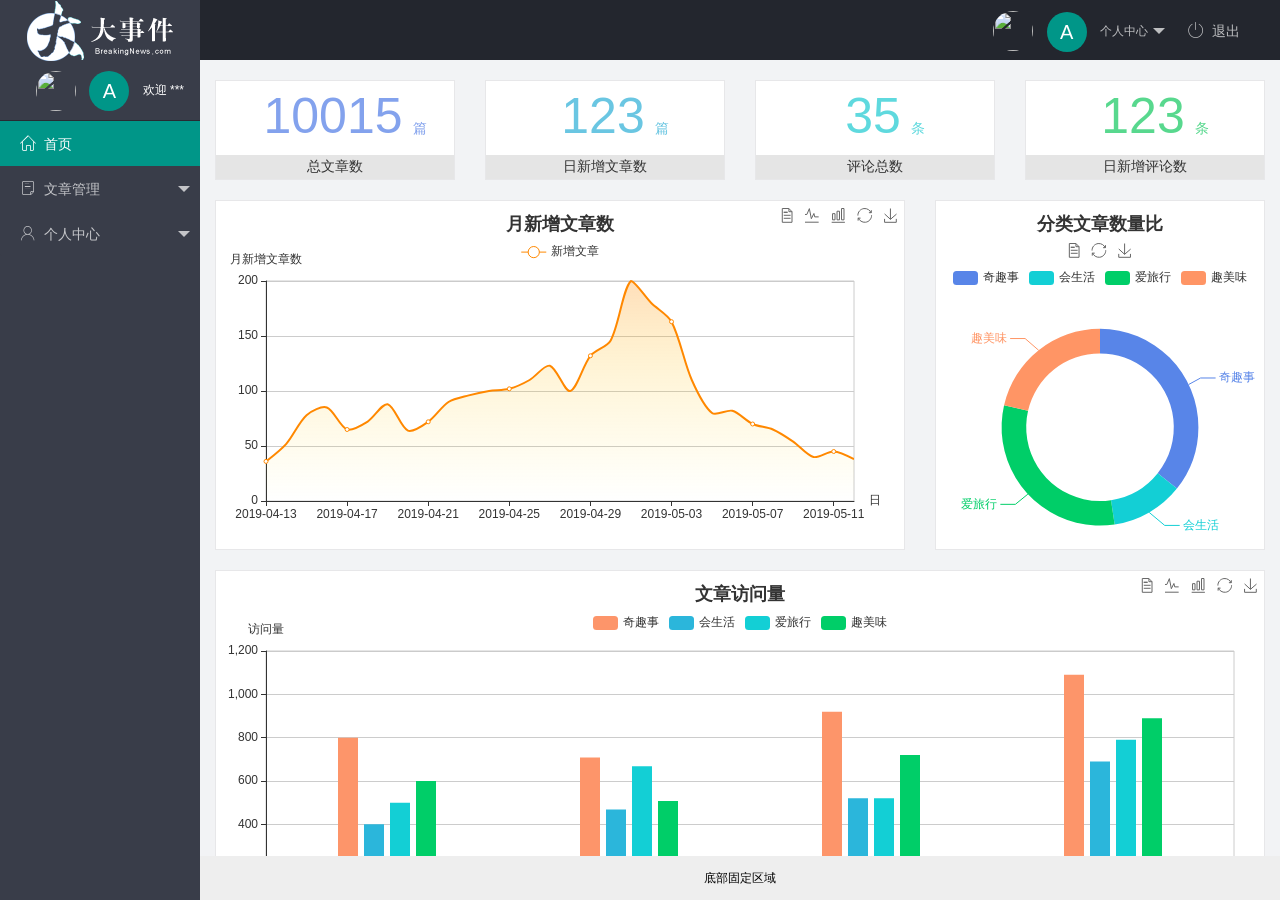
==== commit b2f25103: "基本信息完成" ====
--- a/index.html
+++ b/index.html
@@ -90,7 +90,7 @@
               >
               <dl class="layui-nav-child">
                 <dd>
-                  <a href="javascript:;"
+                  <a href="/user/user_info.html" target="fm"
                     ><span class="layui-icon layui-icon-app"></span>基本资料</a
                   >
                 </dd>
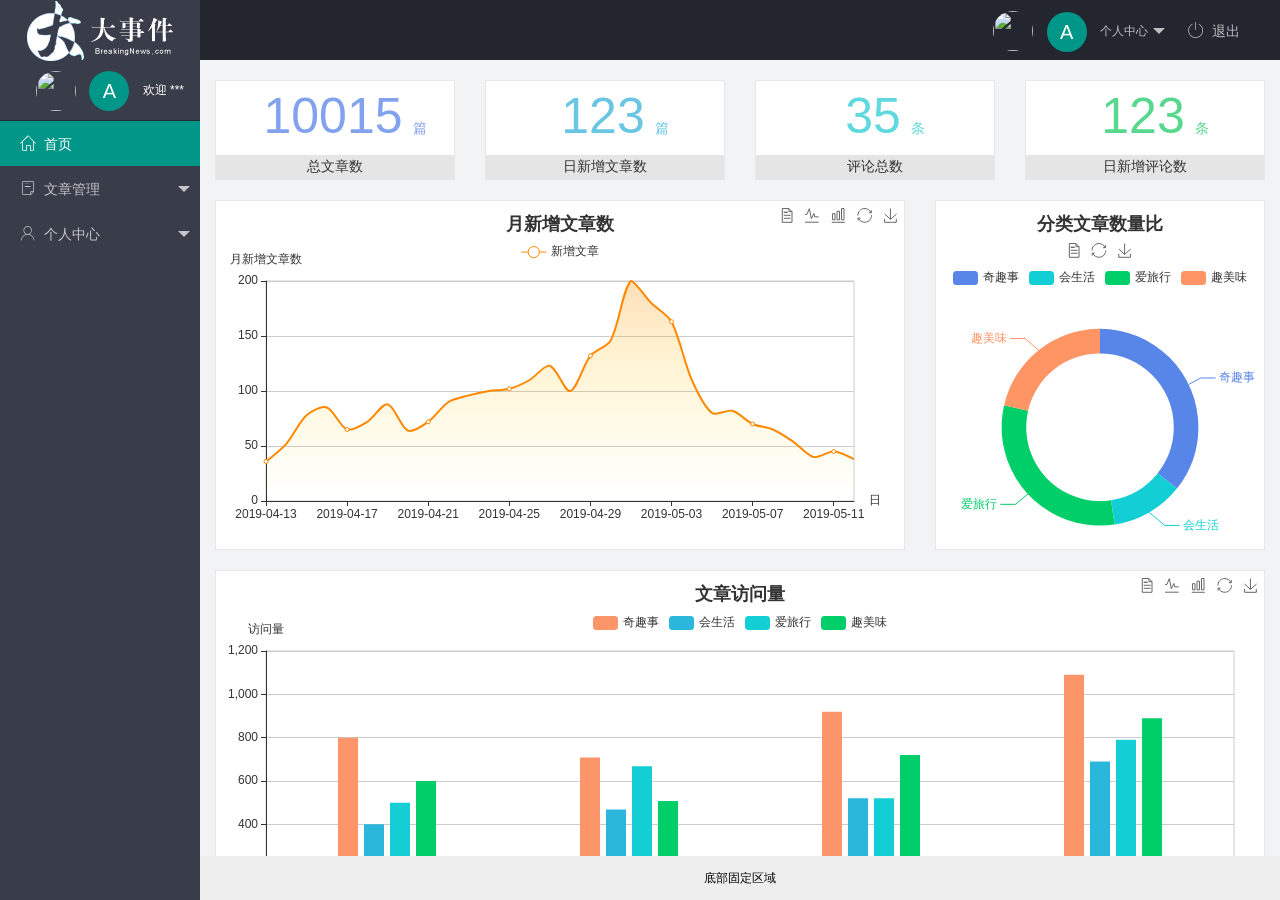
==== commit 3922a5f0: "重置密码完成" ====
--- a/index.html
+++ b/index.html
@@ -100,7 +100,7 @@
                   >
                 </dd>
                 <dd>
-                  <a href="javascript:;"
+                  <a href="/user/user_pwd.html" target="fm"
                     ><span class="layui-icon layui-icon-app"></span>重置密码</a
                   >
                 </dd>
